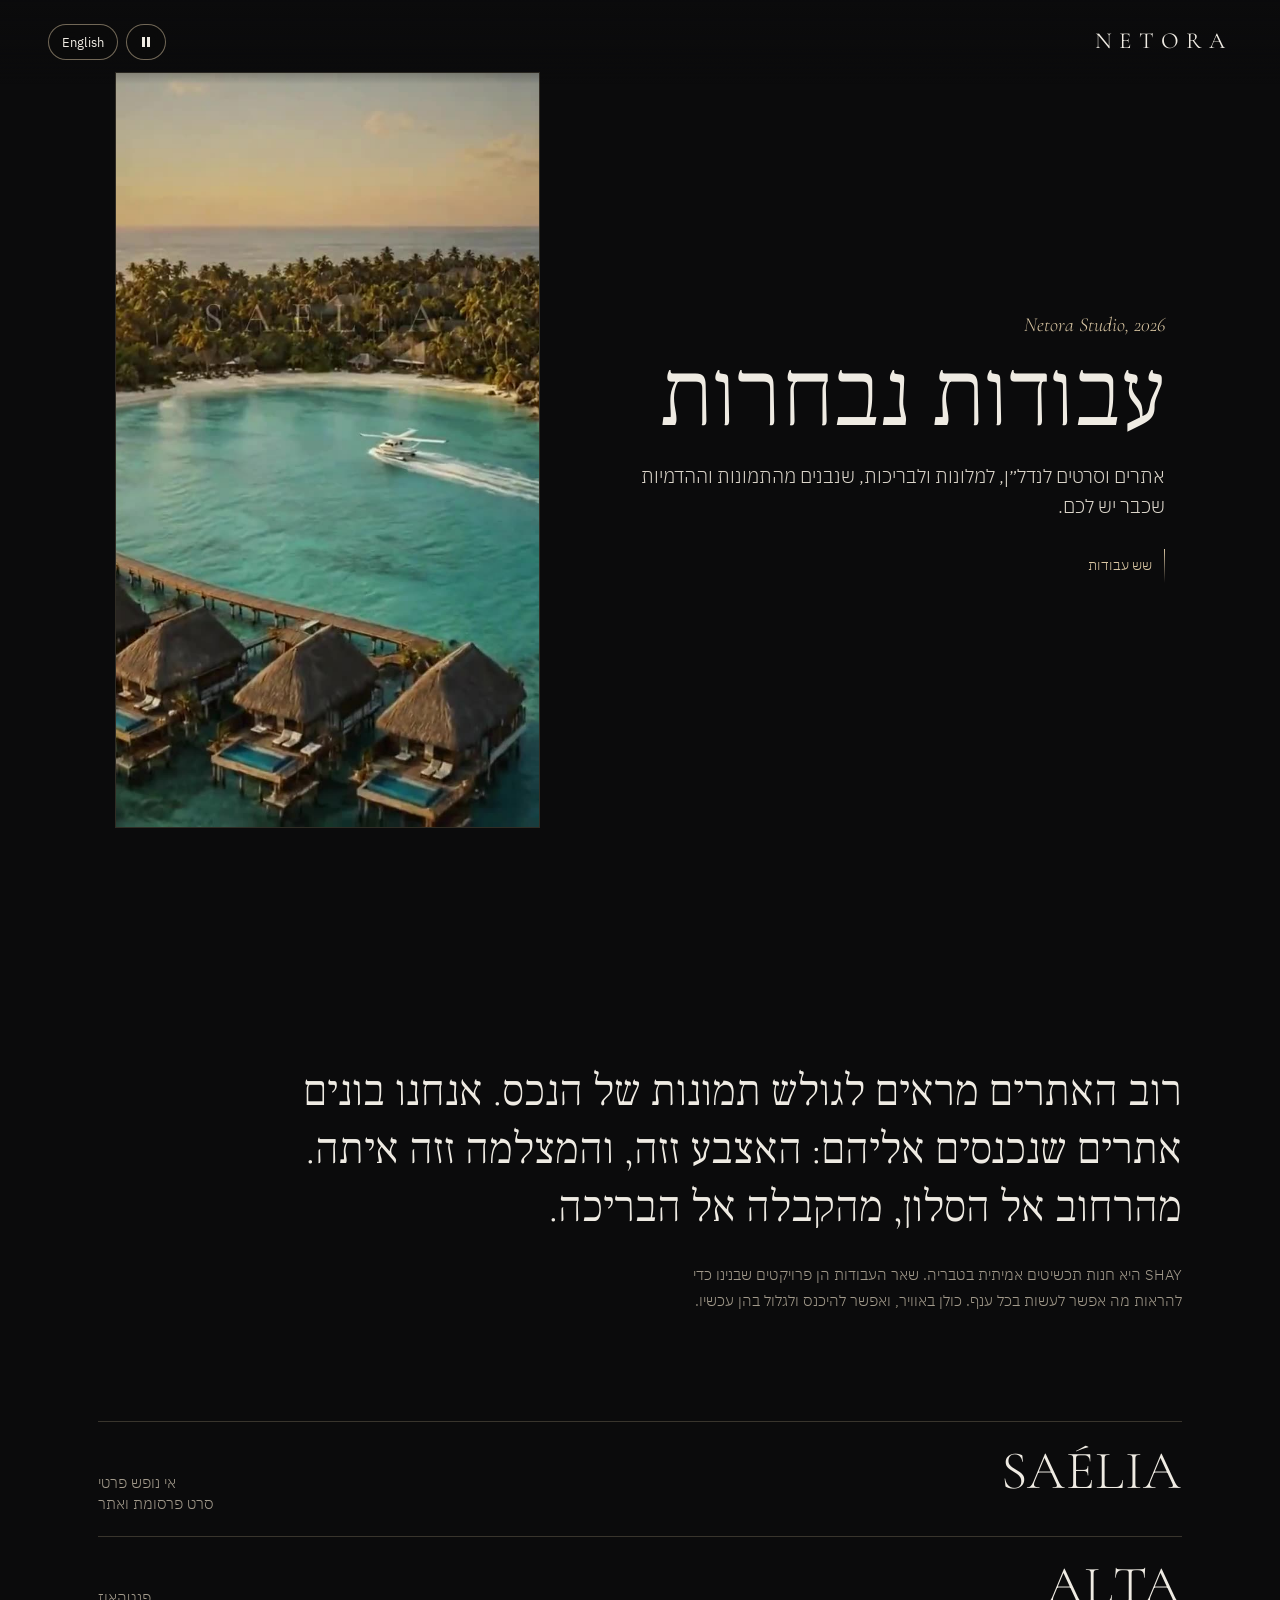
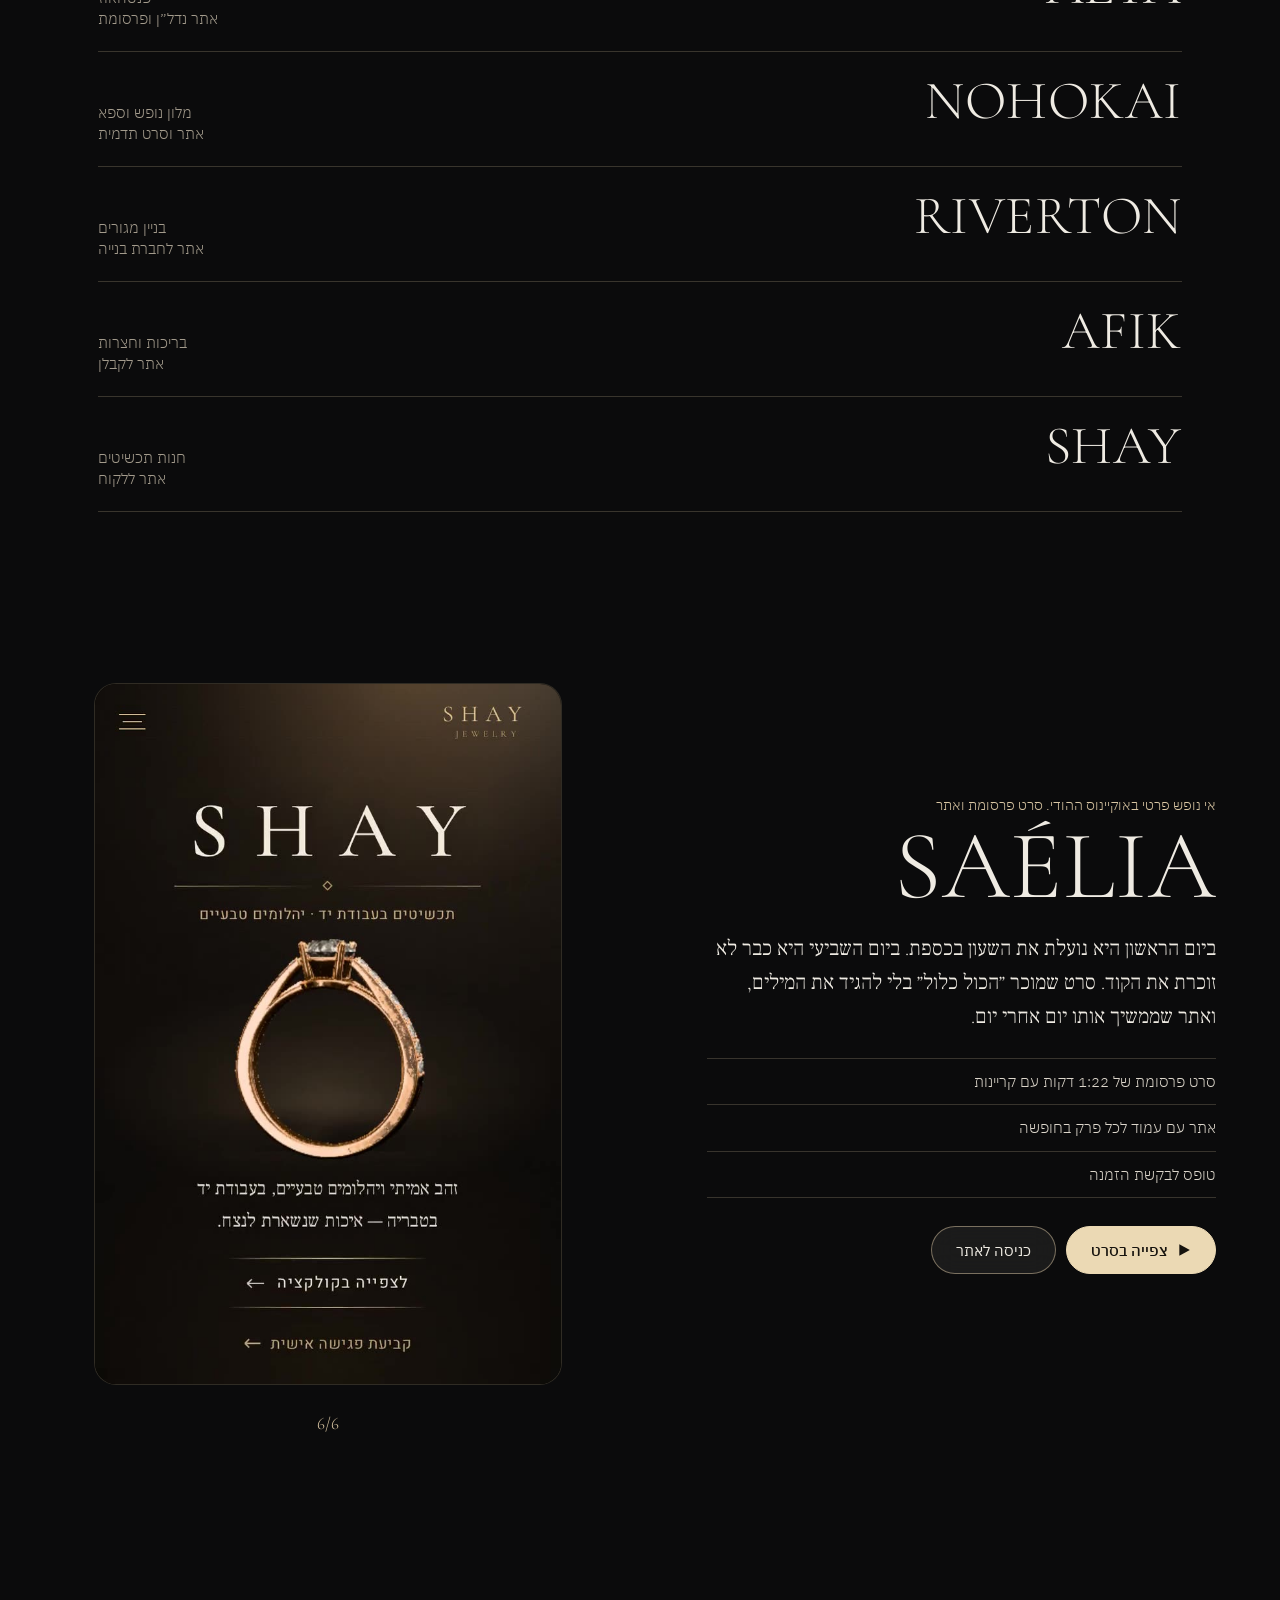
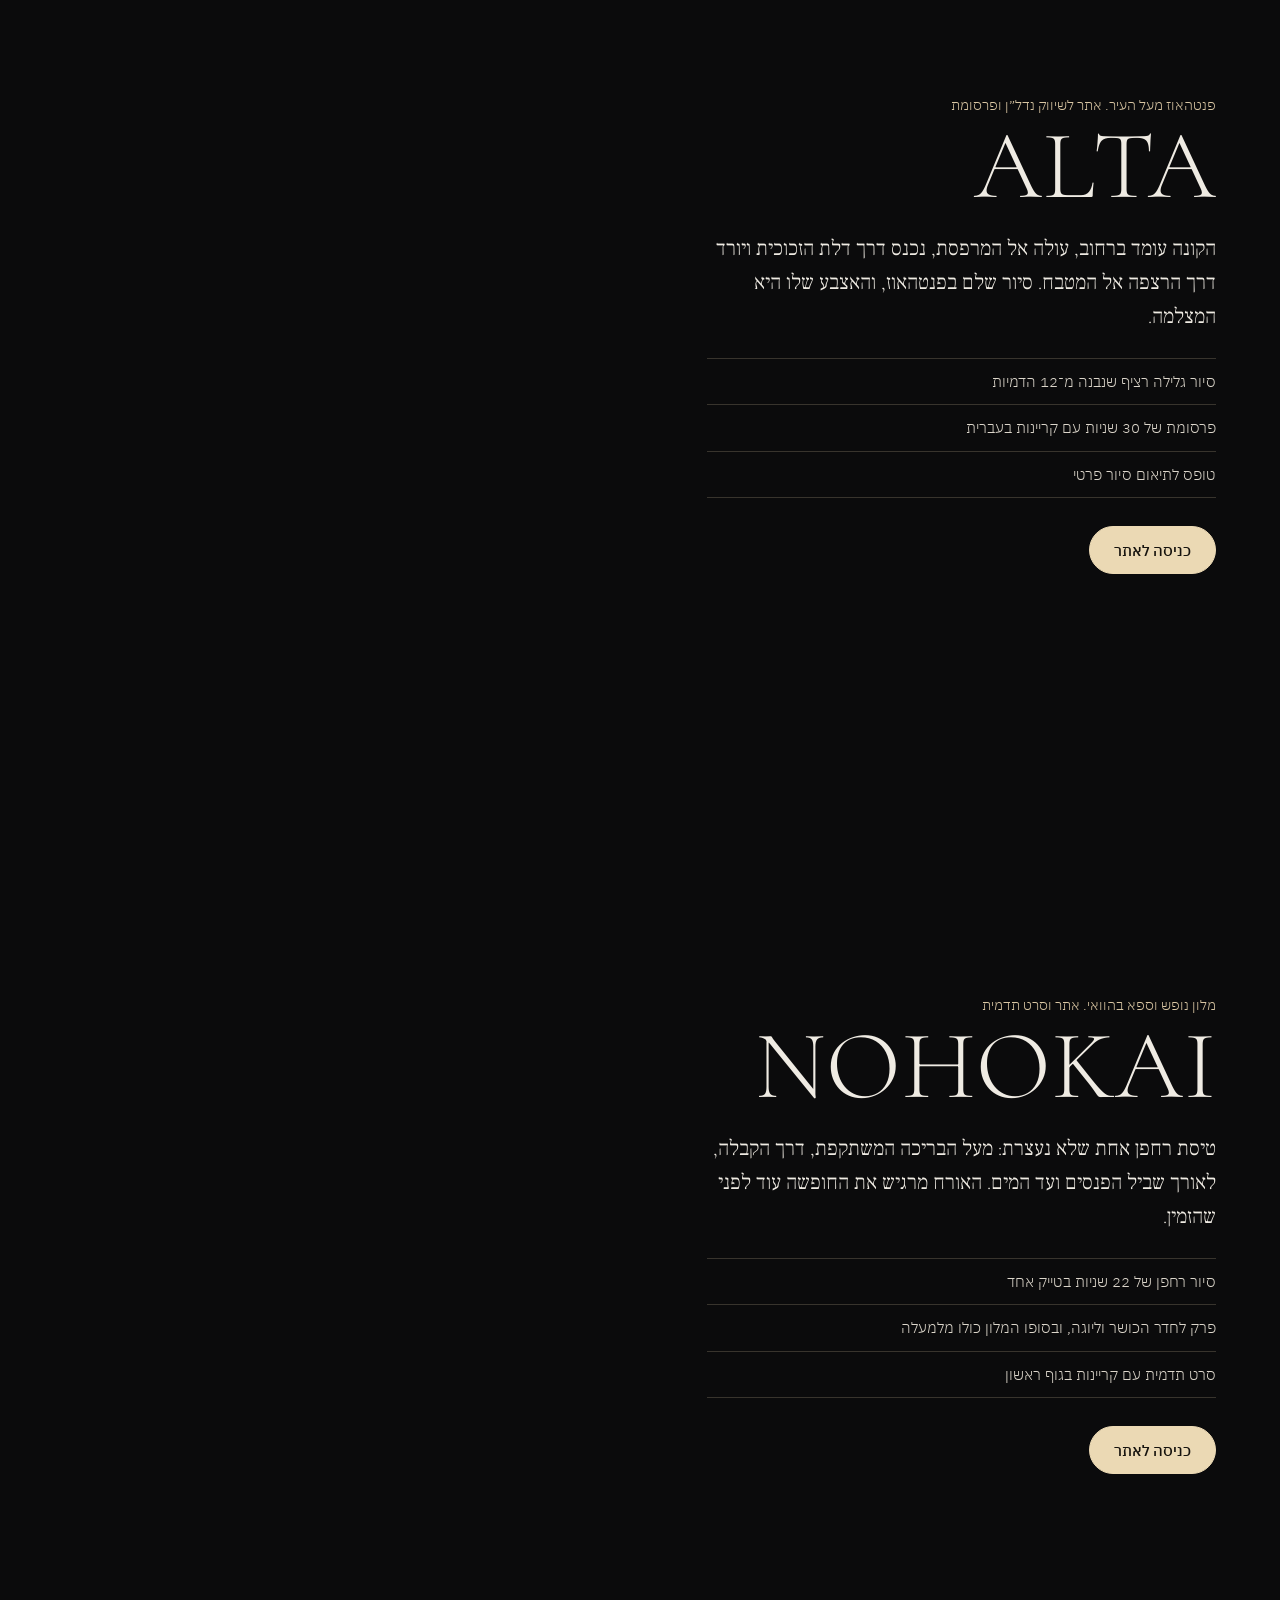
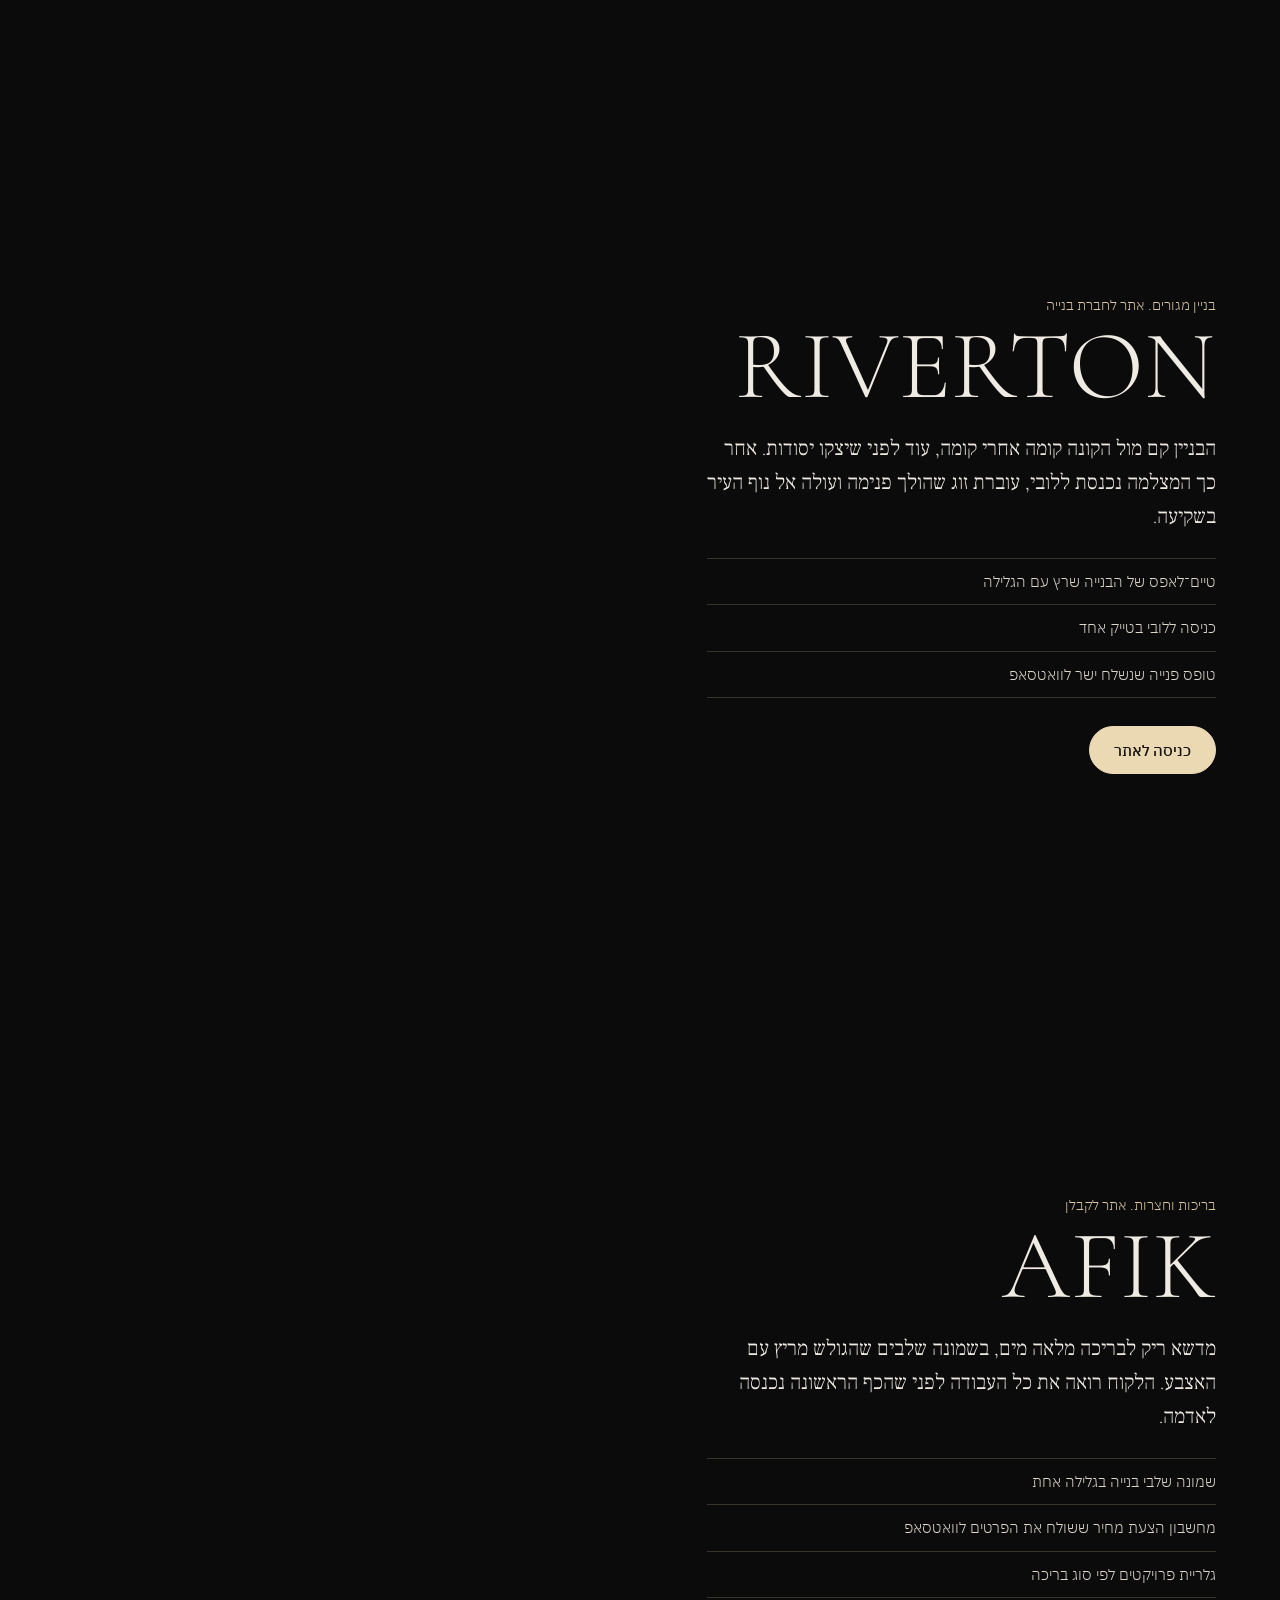
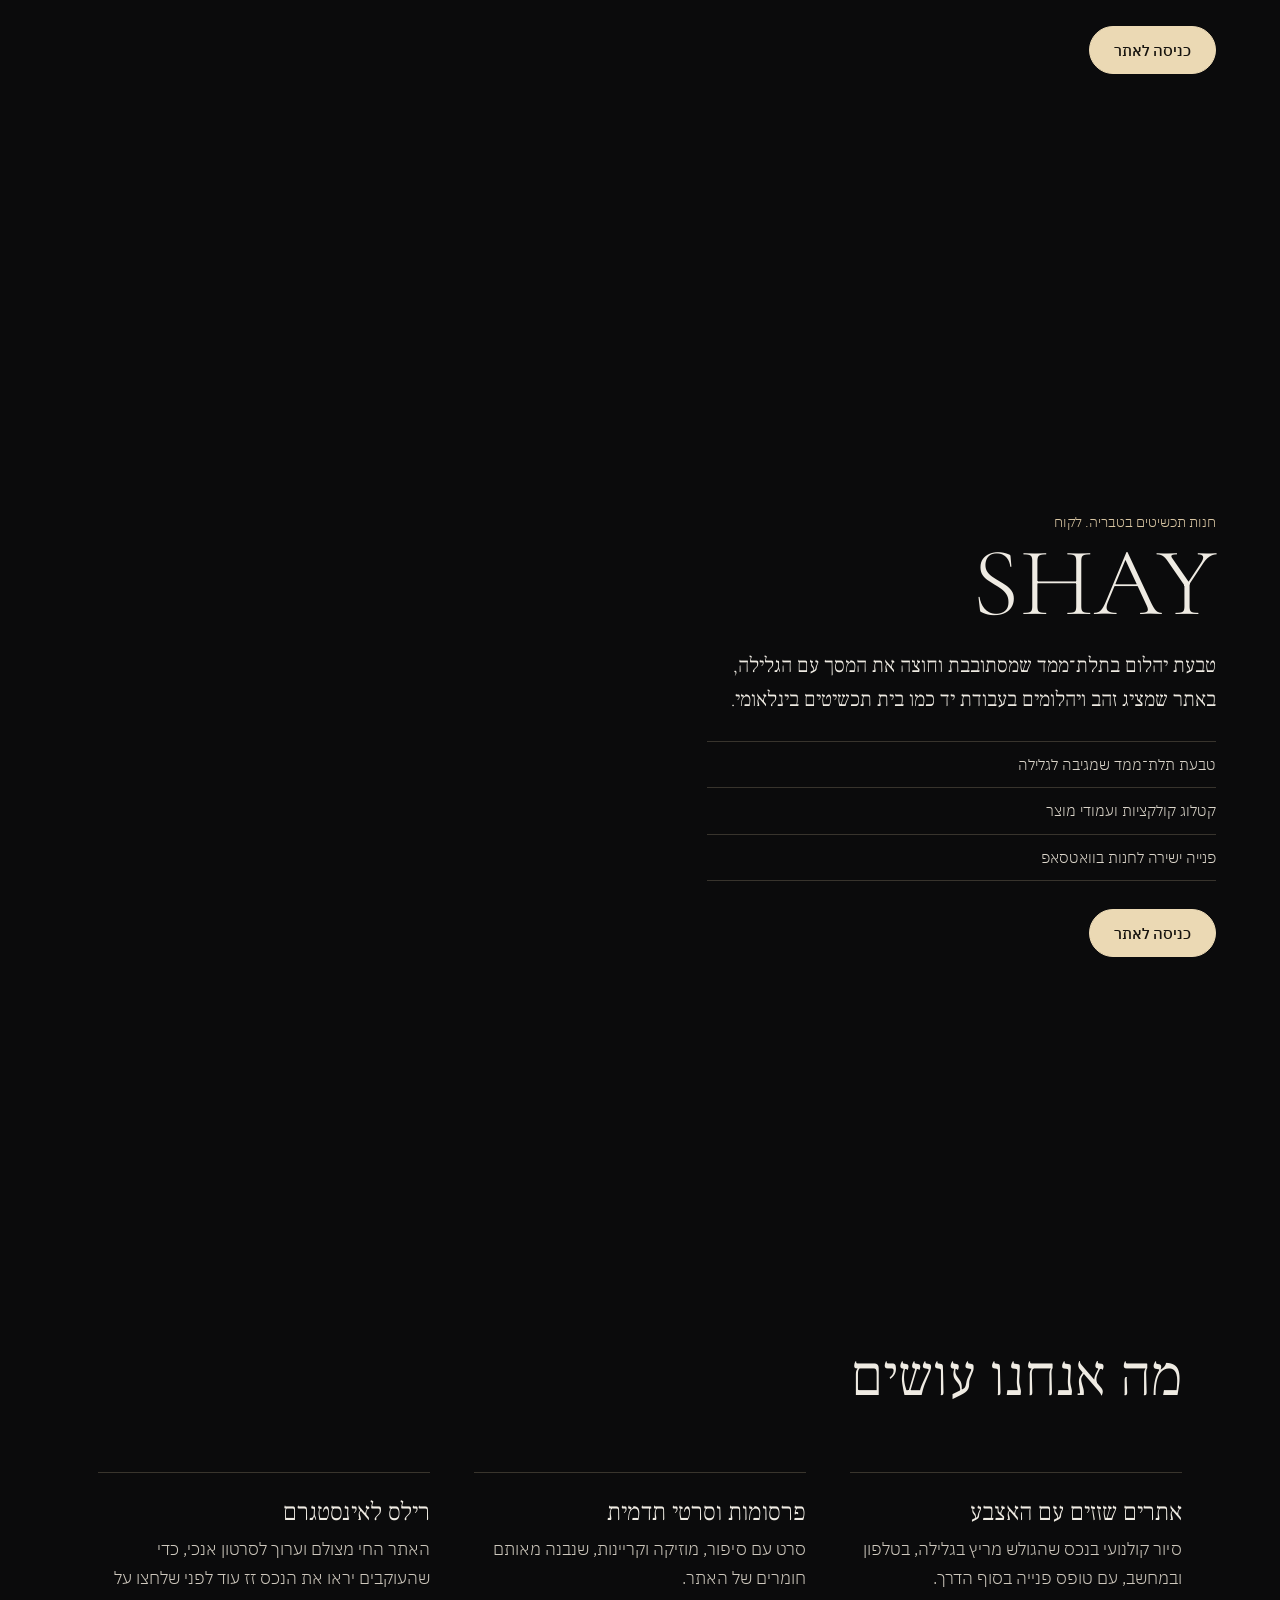
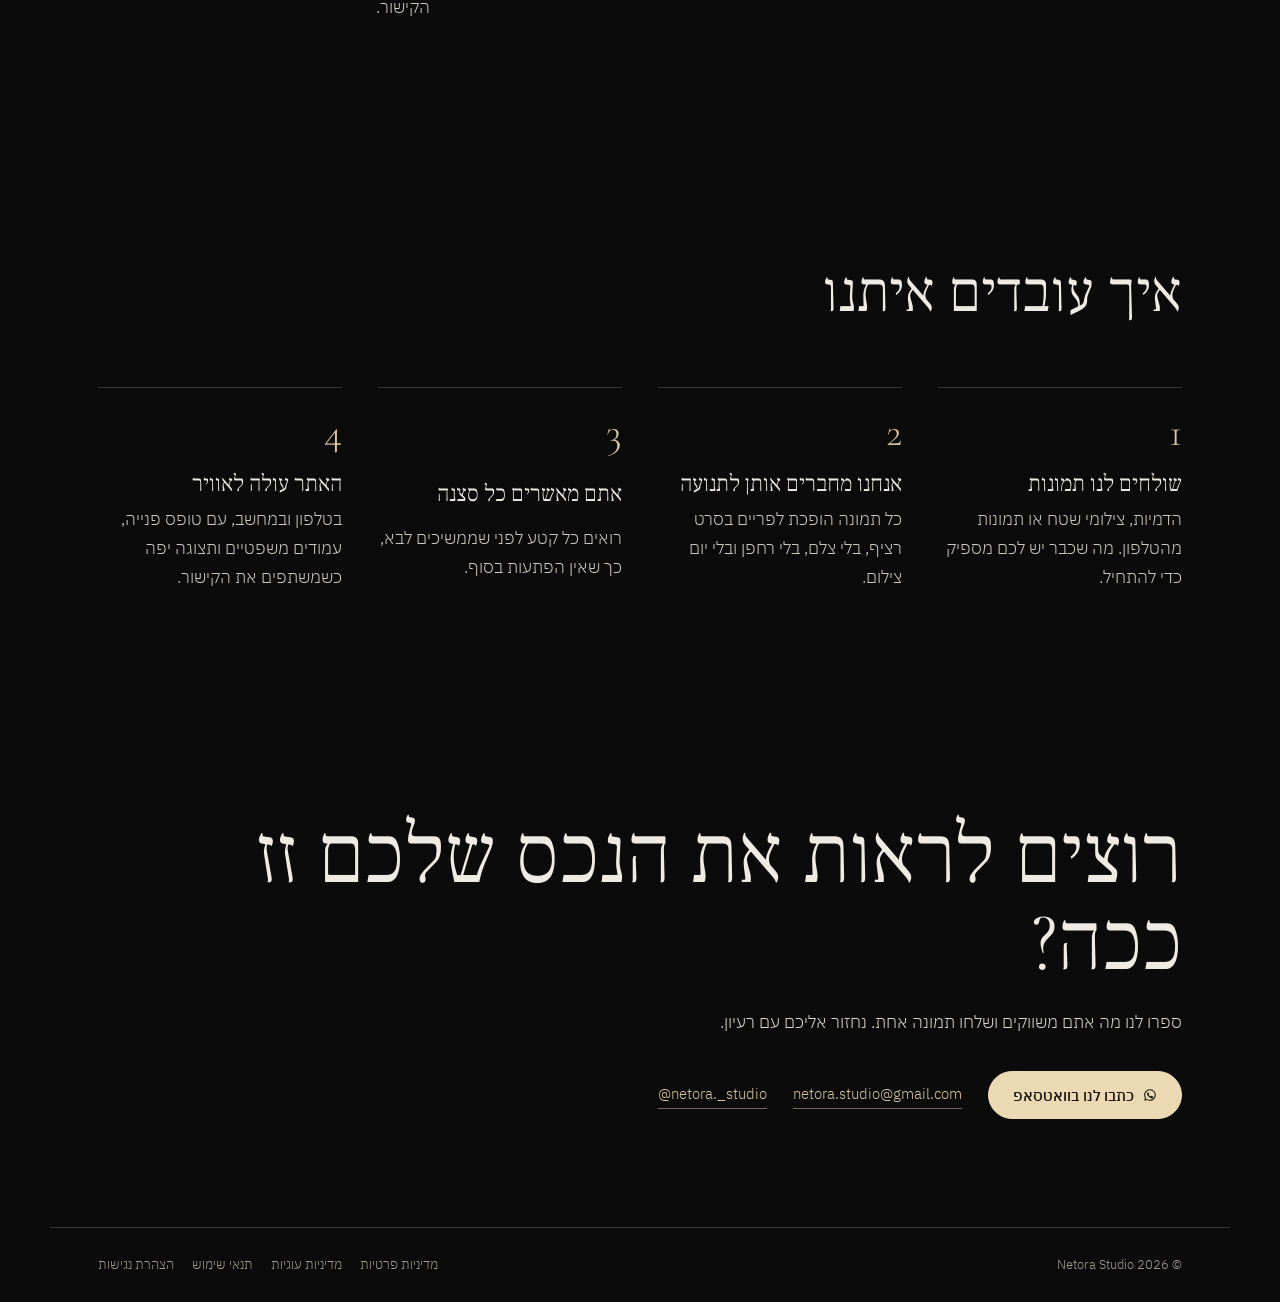
==== portfolio/index.html @ 2dbf9fcb "Add the Netora portfolio page at /portfolio A standalone portfolio to send to clients who ask for on" ====
<!doctype html>
<html lang="he" dir="rtl">
<head>
<meta charset="utf-8">
<meta name="viewport" content="width=device-width, initial-scale=1, viewport-fit=cover">
<title>Netora Studio | תיק עבודות</title>
<meta name="description" content="תיק העבודות של Netora Studio: אתרים וסרטים לנדל״ן, למלונות ולבריכות, שנבנים מהתמונות שכבר יש לכם.">
<meta name="theme-color" content="#0B0B0C">
<meta property="og:type" content="website">
<meta property="og:site_name" content="Netora Studio">
<meta property="og:title" content="Netora Studio | תיק עבודות 2026">
<meta property="og:description" content="אתרים וסרטים לנדל״ן, למלונות ולבריכות. שש עבודות, כולן באוויר.">
<meta property="og:image" content="https://noamel1407-oss.github.io/netora-landing/portfolio/share.jpg">
<meta property="og:image:width" content="1200">
<meta property="og:image:height" content="630">
<meta property="og:url" content="https://noamel1407-oss.github.io/netora-landing/portfolio/">
<meta name="twitter:card" content="summary_large_image">
<link rel="preload" href="media/reel.mp4" as="video" type="video/mp4">
<link rel="preload" href="fonts/cormorant-garamond-latin-300-normal.woff2" as="font" type="font/woff2" crossorigin>
<link rel="preload" href="fonts/frank-ruhl-libre-hebrew-300-normal.woff2" as="font" type="font/woff2" crossorigin>
<style>
@font-face{font-family:"NCorm";font-style:normal;font-weight:300;font-display:swap;src:url(fonts/cormorant-garamond-latin-300-normal.woff2) format("woff2");unicode-range:U+0000-00FF,U+0131,U+0152-0153,U+02BB-02BC,U+02C6,U+02DA,U+02DC,U+2000-206F,U+20AC,U+2122,U+2191,U+2193,U+2212,U+2215,U+FEFF,U+FFFD}
@font-face{font-family:"NCorm";font-style:italic;font-weight:300;font-display:swap;src:url(fonts/cormorant-garamond-latin-300-italic.woff2) format("woff2");unicode-range:U+0000-00FF,U+0131,U+0152-0153,U+2000-206F,U+20AC,U+2122,U+2212}
@font-face{font-family:"NCorm";font-style:normal;font-weight:400;font-display:swap;src:url(fonts/cormorant-garamond-latin-400-normal.woff2) format("woff2");unicode-range:U+0000-00FF,U+0131,U+0152-0153,U+2000-206F,U+20AC,U+2122,U+2212}
@font-face{font-family:"NFrank";font-style:normal;font-weight:300;font-display:swap;src:url(fonts/frank-ruhl-libre-hebrew-300-normal.woff2) format("woff2");unicode-range:U+0307-0308,U+0590-05FF,U+200C-2010,U+20AA,U+25CC,U+FB1D-FB4F}
@font-face{font-family:"NFrank";font-style:normal;font-weight:400;font-display:swap;src:url(fonts/frank-ruhl-libre-hebrew-400-normal.woff2) format("woff2");unicode-range:U+0307-0308,U+0590-05FF,U+200C-2010,U+20AA,U+25CC,U+FB1D-FB4F}
@font-face{font-family:"NPlex";font-style:normal;font-weight:300;font-display:swap;src:url(fonts/ibm-plex-sans-hebrew-hebrew-300-normal.woff2) format("woff2");unicode-range:U+0307-0308,U+0590-05FF,U+200C-2010,U+20AA,U+25CC,U+FB1D-FB4F}
@font-face{font-family:"NPlex";font-style:normal;font-weight:400;font-display:swap;src:url(fonts/ibm-plex-sans-hebrew-hebrew-400-normal.woff2) format("woff2");unicode-range:U+0307-0308,U+0590-05FF,U+200C-2010,U+20AA,U+25CC,U+FB1D-FB4F}
@font-face{font-family:"NPlex";font-style:normal;font-weight:500;font-display:swap;src:url(fonts/ibm-plex-sans-hebrew-hebrew-500-normal.woff2) format("woff2");unicode-range:U+0307-0308,U+0590-05FF,U+200C-2010,U+20AA,U+25CC,U+FB1D-FB4F}
@font-face{font-family:"NPlex";font-style:normal;font-weight:300;font-display:swap;src:url(fonts/ibm-plex-sans-hebrew-latin-300-normal.woff2) format("woff2");unicode-range:U+0000-00FF,U+0131,U+0152-0153,U+02BB-02BC,U+02C6,U+02DA,U+02DC,U+2000-206F,U+20AC,U+2122,U+2191,U+2193,U+2212,U+2215,U+FEFF,U+FFFD}
@font-face{font-family:"NPlex";font-style:normal;font-weight:400;font-display:swap;src:url(fonts/ibm-plex-sans-hebrew-latin-400-normal.woff2) format("woff2");unicode-range:U+0000-00FF,U+0131,U+0152-0153,U+02BB-02BC,U+02C6,U+02DA,U+02DC,U+2000-206F,U+20AC,U+2122,U+2191,U+2193,U+2212,U+2215,U+FEFF,U+FFFD}
@font-face{font-family:"NPlex";font-style:normal;font-weight:500;font-display:swap;src:url(fonts/ibm-plex-sans-hebrew-latin-500-normal.woff2) format("woff2");unicode-range:U+0000-00FF,U+0131,U+0152-0153,U+02BB-02BC,U+02C6,U+02DA,U+02DC,U+2000-206F,U+20AC,U+2122,U+2191,U+2193,U+2212,U+2215,U+FEFF,U+FFFD}

:root{
  --bg:#0B0B0C; --raise:#141311; --ink:#EFEBE3; --muted:#A39B8C; --champ:#D9C6A3; --champ-lit:#EBD9B4;
  --line:rgba(217,198,163,.22); --line-strong:rgba(217,198,163,.5); --on-lit:#16130E;
  --serif:"NCorm","NFrank",Georgia,serif; --sans:"NPlex",system-ui,-apple-system,"Segoe UI",sans-serif;
  --gut:22px; --hdr:64px;
  color-scheme:dark;
}
*,*::before,*::after{box-sizing:border-box}
html{scroll-behavior:smooth;-webkit-text-size-adjust:100%}
body{margin:0;background:var(--bg);color:var(--ink);font-family:var(--sans);font-weight:300;font-size:16px;line-height:1.7;
  -webkit-font-smoothing:antialiased;overflow-x:hidden}
img,video{display:block;max-width:100%}
a{color:inherit}
:focus-visible{outline:2px solid var(--champ-lit);outline-offset:3px;border-radius:2px}
.sr{position:absolute!important;width:1px;height:1px;overflow:hidden;clip:rect(0 0 0 0);white-space:nowrap}
.skip{position:fixed;inset-inline-start:12px;top:-80px;z-index:50;background:var(--ink);color:var(--bg);padding:10px 16px;border-radius:4px;text-decoration:none}
.skip:focus{top:12px}
/* language switch: only the active language is rendered */
html[lang="he"] [lang="en"]:not(html), html[lang="en"] [lang="he"]:not(html){display:none!important}
bdi{unicode-bidi:isolate}

/* header */
.top{position:fixed;inset:0 0 auto 0;z-index:30;height:var(--hdr);display:flex;align-items:center;justify-content:space-between;
  padding:0 var(--gut);padding-top:env(safe-area-inset-top);pointer-events:none;
  background:linear-gradient(to bottom,rgba(11,11,12,.92) 0%,rgba(11,11,12,.7) 55%,rgba(11,11,12,0) 100%)}
.top>*{pointer-events:auto}
.mark{font-family:"NCorm",serif;font-weight:400;font-size:21px;letter-spacing:.32em;text-decoration:none;color:var(--ink);padding-inline-start:.32em}
html[dir="rtl"] .mark{padding-inline-start:0;padding-inline-end:.32em}
.tools{display:flex;gap:8px}
.chip{appearance:none;border:1px solid var(--line-strong);background:rgba(11,11,12,.38);-webkit-backdrop-filter:blur(10px);backdrop-filter:blur(10px);
  color:var(--ink);font:400 13px/1 var(--sans);height:36px;min-width:36px;padding:0 13px;border-radius:18px;cursor:pointer;display:inline-flex;align-items:center;justify-content:center;gap:7px;text-decoration:none}
.chip:hover{border-color:var(--champ)}
.chip svg{width:12px;height:12px;fill:currentColor}
.chip .play{display:none}
.chip[aria-pressed="true"] .pause{display:none}
.chip[aria-pressed="true"] .play{display:block}

/* cover */
.cover{position:relative;min-height:100svh;display:flex;align-items:flex-end;overflow:hidden;isolation:isolate}
.cover .reel{position:absolute;inset:0;z-index:-2;background:#000}
.cover .reel video{width:100%;height:100%;object-fit:cover}
.cover::after{content:"";position:absolute;inset:0;z-index:-1;
  background:linear-gradient(to top,rgba(11,11,12,.96) 0%,rgba(11,11,12,.72) 30%,rgba(11,11,12,0) 60%),linear-gradient(to bottom,rgba(11,11,12,.6),rgba(11,11,12,0) 22%)}
.cover-text{padding:0 var(--gut) calc(9svh + env(safe-area-inset-bottom));width:100%}
.year{font-family:"NCorm",serif;font-style:italic;font-size:20px;color:var(--champ);margin:0 0 6px}
.cover h1{font-family:var(--serif);font-weight:300;font-size:clamp(46px,13.4vw,64px);line-height:1;margin:0 0 18px;letter-spacing:-.005em}
html[lang="en"] .cover h1{letter-spacing:-.01em}
.lede{font-size:17px;line-height:1.6;max-width:30em;margin:0 0 28px;color:#DCD6CB}
.cue{display:inline-flex;align-items:center;gap:12px;color:var(--champ);font-size:14px;text-decoration:none}
.cue i{display:block;width:1px;height:34px;background:linear-gradient(var(--champ),transparent)}

/* intro + index */
.intro{padding:13svh var(--gut) 8svh;max-width:1180px;margin:0 auto}
.pov{font-family:var(--serif);font-weight:300;font-size:clamp(25px,6.6vw,44px);line-height:1.32;margin:0 0 26px;max-width:22em}
html[lang="en"] .pov{font-size:clamp(28px,7.2vw,50px);line-height:1.18}
.note{color:var(--muted);font-size:15px;max-width:36em;margin:0 0 9svh}
.index{list-style:none;margin:0;padding:0;border-top:1px solid var(--line)}
.index li{border-bottom:1px solid var(--line)}
.index a{display:flex;align-items:baseline;justify-content:space-between;gap:16px;padding:18px 0;text-decoration:none}
.index .nm{font-family:"NCorm",serif;font-weight:300;font-size:clamp(32px,9vw,54px);line-height:1;letter-spacing:.01em}
.index .ty{color:var(--muted);font-size:14px;text-align:end;line-height:1.4}
.index a:hover .nm{color:var(--champ-lit)}

/* works — one stage, the frame takes the shape of each work */
.works{position:relative}
.stage-wrap{position:absolute;inset:0;z-index:0;pointer-events:none}
.stage{position:sticky;top:0;height:100svh;overflow:hidden}
.frame{position:absolute;left:0;width:100%;top:0;height:100%;background:#000;overflow:hidden;border-radius:0;
  transition:top .8s cubic-bezier(.7,0,.2,1),height .8s cubic-bezier(.7,0,.2,1),width .8s cubic-bezier(.7,0,.2,1),left .8s cubic-bezier(.7,0,.2,1),border-radius .8s}
.stage.is-film .frame{top:calc(var(--hdr) + 14px);height:56.25vw}
.stage{--sw:min(21svh,56vw)}
.stage.is-screen .frame{top:calc(var(--hdr) + 10px);width:var(--sw);height:calc(var(--sw) * 1.5);left:calc(50% - var(--sw) / 2);border-radius:16px;box-shadow:0 0 0 1px var(--line)}
.layer{position:absolute;inset:0;opacity:0;transition:opacity .7s ease}
.layer.is-on{opacity:1}
.layer video{width:100%;height:100%;object-fit:cover}
.shade{position:absolute;inset:0;background:linear-gradient(to top,rgba(11,11,12,.97) 0%,rgba(11,11,12,.92) 50%,rgba(11,11,12,.66) 68%,rgba(11,11,12,0) 88%),linear-gradient(to bottom,rgba(11,11,12,.55),rgba(11,11,12,0) 20%);transition:opacity .6s}
.stage.is-film .shade,.stage.is-screen .shade{opacity:0}
.count{position:absolute;inset-inline-end:var(--gut);top:calc(var(--hdr) + 6px);font-family:"NCorm",serif;font-size:17px;color:var(--champ);direction:ltr;transition:top .8s cubic-bezier(.7,0,.2,1)}
.stage.is-film .count{top:calc(var(--hdr) + 26px + 56.25vw)}
.stage.is-screen .count{top:calc(var(--hdr) + 18px + var(--sw) * 1.5)}

.work{position:relative;z-index:1;min-height:165svh;display:flex;flex-direction:column;justify-content:flex-end;padding:0 var(--gut) 11svh;scroll-margin-top:0}
.work.sheet{padding-bottom:6svh}
.work.sheet .in{margin-inline:calc(var(--gut) * -1);padding:44px var(--gut) 0;background:linear-gradient(to bottom,rgba(11,11,12,0) 0,var(--bg) 30px)}
.work .ty{color:var(--champ-lit);font-size:14px;margin:0 0 4px;text-shadow:0 1px 12px rgba(0,0,0,.9)}
.work h2{text-shadow:0 2px 24px rgba(0,0,0,.5)}
.work h2{font-family:"NCorm",serif;font-weight:300;font-size:clamp(60px,18.5vw,84px);line-height:.92;margin:0 0 20px;letter-spacing:.005em}
.idea{font-family:var(--serif);font-weight:300;font-size:19px;line-height:1.62;margin:0 0 24px;max-width:31em}
html[lang="en"] .idea{font-size:21px;line-height:1.45}
.made{list-style:none;margin:0 0 28px;padding:0;max-width:30em;border-top:1px solid var(--line)}
.made li{padding:10px 0;border-bottom:1px solid var(--line);font-size:15px;color:#DCD6CB}
.acts{display:flex;flex-wrap:wrap;gap:10px}
.btn{display:inline-flex;align-items:center;justify-content:center;gap:9px;height:48px;padding:0 24px;border-radius:24px;font:400 15px/1 var(--sans);
  text-decoration:none;cursor:pointer;border:1px solid var(--line-strong);background:rgba(239,235,227,.07);color:var(--ink);
  -webkit-backdrop-filter:blur(12px);backdrop-filter:blur(12px);transition:background .25s,border-color .25s}
.btn:hover{background:rgba(239,235,227,.14);border-color:var(--champ)}
.btn.lit{background:var(--champ-lit);border-color:var(--champ-lit);color:var(--on-lit);font-weight:500}
.btn.lit:hover{background:#F6E7C6}
.btn svg{width:14px;height:14px;fill:currentColor;flex:none}

/* capabilities + process */
.band{padding:15svh var(--gut) 6svh;max-width:1180px;margin:0 auto}
.band h2{font-family:var(--serif);font-weight:300;font-size:clamp(34px,9vw,58px);line-height:1.08;margin:0 0 7svh;max-width:15em}
.caps{display:grid;gap:0;border-top:1px solid var(--line)}
.caps div{padding:24px 0;border-bottom:1px solid var(--line)}
.caps h3{font-family:var(--serif);font-weight:300;font-size:25px;line-height:1.2;margin:0 0 8px}
html[lang="en"] .caps h3{font-size:28px}
.caps p{margin:0;color:#CFC9BE;max-width:28em}
.steps{list-style:none;margin:0;padding:0;counter-reset:s}
.steps li{counter-increment:s;display:grid;grid-template-columns:52px 1fr;gap:6px 14px;padding:22px 0;border-bottom:1px solid var(--line)}
.steps li:first-child{border-top:1px solid var(--line)}
.steps li::before{content:counter(s);font-family:"NCorm",serif;font-size:40px;line-height:.9;color:var(--champ);grid-row:span 2}
.steps h3{margin:0;font-family:var(--serif);font-weight:300;font-size:23px;line-height:1.25}
html[lang="en"] .steps h3{font-size:26px}
.steps p{margin:0;color:#CFC9BE}

/* contact */
.contact{position:relative;padding:16svh var(--gut) 12svh;max-width:1180px;margin:0 auto}
.contact h2{font-family:var(--serif);font-weight:300;font-size:clamp(40px,11.5vw,84px);line-height:1.04;margin:0 0 22px;max-width:12em}
.contact p{font-size:17px;color:#DCD6CB;max-width:30em;margin:0 0 34px}
.reach{display:flex;flex-wrap:wrap;gap:12px 26px;align-items:center}
.reach .alt{color:var(--champ);text-decoration:none;font-size:15px;border-bottom:1px solid var(--line-strong);padding-bottom:2px;direction:ltr}
.reach .alt:hover{color:var(--champ-lit);border-color:var(--champ)}
footer{border-top:1px solid var(--line);padding:26px var(--gut) calc(26px + env(safe-area-inset-bottom));display:flex;flex-wrap:wrap;gap:10px 22px;justify-content:space-between;color:var(--muted);font-size:13px;max-width:1180px;margin:0 auto}
footer nav{display:flex;flex-wrap:wrap;gap:6px 18px}
footer a{text-decoration:none}
footer a:hover{color:var(--ink)}

/* film dialog */
dialog.film{padding:0;border:0;background:#000;color:var(--ink);width:min(100vw,1280px);max-width:100vw;max-height:100vh}
dialog.film::backdrop{background:rgba(5,5,6,.92)}
dialog.film video{width:100%;aspect-ratio:16/9;background:#000}
dialog.film .bar{display:flex;justify-content:space-between;align-items:center;padding:12px 16px;gap:12px;background:var(--bg)}
dialog.film .bar span{font-family:"NCorm",serif;font-size:19px}

/* ---------- desktop ---------- */
@media (min-width:1000px){
  :root{--gut:48px;--hdr:84px}
  body{font-size:17px}
  .mark{font-size:23px}
  .cover{align-items:center;min-height:100vh}
  .cover::after{display:none}
  .cover .reel{position:relative;inset:auto;z-index:0;order:2;flex:none;height:min(84vh,820px);aspect-ratio:9/16;margin-inline:auto 9vw;border:1px solid var(--line)}
  .cover-text{order:1;padding:0 9vw 0 0;width:auto;flex:1;max-width:640px}
  html[dir="ltr"] .cover-text{padding:0 0 0 9vw}
  html[dir="ltr"] .cover .reel{margin-inline:auto 9vw}
  .cover h1{font-size:clamp(72px,7.4vw,118px)}
  .lede{font-size:19px}
  .intro{padding-top:18vh}
  .note{margin-bottom:12vh}
  .index a{padding:22px 0}
  .index .ty{font-size:15px}

  .works{display:grid;grid-template-columns:minmax(0,1fr) minmax(0,1.05fr);grid-auto-rows:auto}
  .stage-wrap{position:relative;inset:auto;grid-column:2;grid-row:1 / span 6}
  .stage{height:100vh}
  .work{grid-column:1;min-height:100vh;justify-content:center;padding:12vh 5vw 12vh 4vw}
  html[dir="ltr"] .work{padding:12vh 4vw 12vh 5vw}
  .work h2{font-size:clamp(76px,7.6vw,128px)}
  .work.sheet{padding-bottom:12vh}
  .work.sheet .in{margin:0;padding:0;background:none}
  .idea{font-size:21px}
  html[lang="en"] .idea{font-size:23px}
  .frame{inset:auto;top:50%;left:50%;transform:translate(-50%,-50%);height:min(78vh,860px);width:calc(min(78vh,860px) * 2 / 3);border:1px solid var(--line)}
  .stage.is-film .frame{top:50%;width:min(88%,1100px);height:calc(min(88%,1100px) * 9 / 16)}
  .stage.is-screen .frame{top:50%;left:50%;height:min(78vh,860px);width:calc(min(78vh,860px) * 2 / 3);border-radius:22px;box-shadow:none}
  .stage.is-screen .count{top:auto}
  .shade{display:none}
  .work .ty{color:var(--champ);text-shadow:none}
  .work h2{text-shadow:none}
  .count{top:auto;bottom:5vh;inset-inline-end:auto;left:50%;transform:translateX(-50%)}
  .stage.is-film .count{top:auto}

  .band{padding-top:18vh}
  .caps{grid-template-columns:repeat(3,1fr);gap:0 44px;border-top:0}
  .caps div{border-top:1px solid var(--line);border-bottom:0}
  .steps{display:grid;grid-template-columns:repeat(4,1fr);gap:0 36px}
  .steps li,.steps li:first-child{grid-template-columns:1fr;border-bottom:0;border-top:1px solid var(--line);padding-top:26px}
  .steps li::before{grid-row:auto;margin-bottom:14px}
}
@media (min-width:1000px) and (max-height:700px){ .work h2{font-size:clamp(64px,6vw,96px)} }

@media (prefers-reduced-motion:reduce){
  html{scroll-behavior:auto}
  .frame,.layer,.shade,.count{transition:none!important}
}
</style>
</head>
<body>
<a class="skip" href="#main"><span lang="he">דילוג לתוכן</span><span lang="en">Skip to content</span></a>

<header class="top">
  <a class="mark" href="#top" aria-label="Netora Studio">NETORA</a>
  <div class="tools">
    <button class="chip" id="motion" type="button" aria-pressed="false">
      <svg class="pause" viewBox="0 0 12 12" aria-hidden="true"><rect x="2" y="1" width="3" height="10"/><rect x="7" y="1" width="3" height="10"/></svg>
      <svg class="play" viewBox="0 0 12 12" aria-hidden="true"><path d="M2 1l9 5-9 5z"/></svg>
      <span class="sr"><span lang="he">עצירת הווידאו</span><span lang="en">Pause video</span></span>
    </button>
    <button class="chip" id="lang" type="button"><span lang="he">English</span><span lang="en">עברית</span></button>
  </div>
</header>

<main id="main">
  <section class="cover" id="top" aria-labelledby="t-cover">
    <div class="reel">
      <video id="reel" src="media/reel.mp4" poster="media/reel.jpg" muted playsinline loop preload="auto" aria-hidden="true"></video>
    </div>
    <div class="cover-text">
      <p class="year">Netora Studio, 2026</p>
      <h1 id="t-cover"><span lang="he">עבודות נבחרות</span><span lang="en">Selected work</span></h1>
      <p class="lede">
        <span lang="he">אתרים וסרטים לנדל״ן, למלונות ולבריכות, שנבנים מהתמונות וההדמיות שכבר יש לכם.</span>
        <span lang="en">Websites and films for real estate, hotels and pools, built from the photos and renders you already have.</span>
      </p>
      <a class="cue" href="#intro"><i aria-hidden="true"></i><span lang="he">שש עבודות</span><span lang="en">Six projects</span></a>
    </div>
  </section>

  <section class="intro" id="intro" aria-labelledby="t-intro">
    <h2 class="sr" id="t-intro"><span lang="he">על העבודות</span><span lang="en">About the work</span></h2>
    <p class="pov">
      <span lang="he">רוב האתרים מראים לגולש תמונות של הנכס. אנחנו בונים אתרים שנכנסים אליהם: האצבע זזה, והמצלמה זזה איתה. מהרחוב אל הסלון, מהקבלה אל הבריכה.</span>
      <span lang="en">Most websites show a property in pictures. We build websites you walk into: the finger moves and the camera moves with it, from the street to the living room, from the lobby to the pool.</span>
    </p>
    <p class="note">
      <span lang="he">SHAY היא חנות תכשיטים אמיתית בטבריה. שאר העבודות הן פרויקטים שבנינו כדי להראות מה אפשר לעשות בכל ענף. כולן באוויר, ואפשר להיכנס ולגלול בהן עכשיו.</span>
      <span lang="en">SHAY is a real jewellery store in Tiberias. The other projects are studio concepts we built to show what is possible in each industry. Every one of them is live, and you can scroll through it right now.</span>
    </p>
    <ol class="index" data-he-label="רשימת העבודות" data-en-label="List of projects">
      <li><a href="#saelia"><bdi class="nm">SAÉLIA</bdi><span class="ty"><span lang="he">אי נופש פרטי<br>סרט פרסומת ואתר</span><span lang="en">Private island resort<br>Commercial and website</span></span></a></li>
      <li><a href="#alta"><bdi class="nm">ALTA</bdi><span class="ty"><span lang="he">פנטהאוז<br>אתר נדל״ן ופרסומת</span><span lang="en">Penthouse<br>Real-estate website and ad</span></span></a></li>
      <li><a href="#nohokai"><bdi class="nm">NOHOKAI</bdi><span class="ty"><span lang="he">מלון נופש וספא<br>אתר וסרט תדמית</span><span lang="en">Resort and spa<br>Website and brand film</span></span></a></li>
      <li><a href="#riverton"><bdi class="nm">RIVERTON</bdi><span class="ty"><span lang="he">בניין מגורים<br>אתר לחברת בנייה</span><span lang="en">Residential building<br>Website for a developer</span></span></a></li>
      <li><a href="#afik"><bdi class="nm">AFIK</bdi><span class="ty"><span lang="he">בריכות וחצרות<br>אתר לקבלן</span><span lang="en">Pools and gardens<br>Website for a contractor</span></span></a></li>
      <li><a href="#shay"><bdi class="nm">SHAY</bdi><span class="ty"><span lang="he">חנות תכשיטים<br>אתר ללקוח</span><span lang="en">Jewellery store<br>Client website</span></span></a></li>
    </ol>
  </section>

  <section class="works" data-he-label="העבודות" data-en-label="The projects">
    <div class="stage-wrap" aria-hidden="true">
    <div class="stage" id="stage">
      <div class="frame">
        <div class="layer" data-kind="film"><video data-src="media/saelia.mp4" poster="media/saelia.jpg" muted playsinline loop preload="none"></video></div>
        <div class="layer" data-kind="site"><video data-src="media/alta.mp4" poster="media/alta.jpg" muted playsinline loop preload="none"></video></div>
        <div class="layer" data-kind="site"><video data-src="media/nohokai.mp4" poster="media/nohokai.jpg" muted playsinline loop preload="none"></video></div>
        <div class="layer" data-kind="site"><video data-src="media/riverton.mp4" poster="media/riverton.jpg" muted playsinline loop preload="none"></video></div>
        <div class="layer" data-kind="site"><video data-src="media/afik.mp4" poster="media/afik.jpg" muted playsinline loop preload="none"></video></div>
        <div class="layer" data-kind="screen"><video data-src="media/shay.mp4" poster="media/shay.jpg" muted playsinline loop preload="none"></video></div>
        <div class="shade"></div>
      </div>
      <div class="count" id="count">1/6</div>
    </div>
    </div>

    <article class="work sheet" id="saelia">
      <div class="in">
      <p class="ty"><span lang="he">אי נופש פרטי באוקיינוס ההודי. סרט פרסומת ואתר</span><span lang="en">Private island resort, Indian Ocean. Commercial and website</span></p>
      <h2><bdi>SAÉLIA</bdi></h2>
      <p class="idea">
        <span lang="he">ביום הראשון היא נועלת את השעון בכספת. ביום השביעי היא כבר לא זוכרת את הקוד. סרט שמוכר ״הכול כלול״ בלי להגיד את המילים, ואתר שממשיך אותו יום אחרי יום.</span>
        <span lang="en">On the first day she locks her watch in the safe. By the seventh she can't remember the code. A film that sells “all inclusive” without ever saying it, and a website that carries the story on, day by day.</span>
      </p>
      <ul class="made">
        <li><span lang="he">סרט פרסומת של 1:22 דקות עם קריינות</span><span lang="en">A 1:22 commercial with narration</span></li>
        <li><span lang="he">אתר עם עמוד לכל פרק בחופשה</span><span lang="en">A website with a page for every chapter of the stay</span></li>
        <li><span lang="he">טופס לבקשת הזמנה</span><span lang="en">A booking request form</span></li>
      </ul>
      <div class="acts">
        <button class="btn lit" type="button" data-film><svg viewBox="0 0 12 12" aria-hidden="true"><path d="M2 1l9 5-9 5z"/></svg><span lang="he">צפייה בסרט</span><span lang="en">Watch the film</span></button>
        <a class="btn" href="https://saelia.higgsfield.app/" target="_blank" rel="noopener"><span lang="he">כניסה לאתר</span><span lang="en">Visit the site</span><span class="sr"><span lang="he">(נפתח בלשונית חדשה)</span><span lang="en">(opens in a new tab)</span></span></a>
      </div>
      </div>
    </article>

    <article class="work" id="alta">
      <p class="ty"><span lang="he">פנטהאוז מעל העיר. אתר לשיווק נדל״ן ופרסומת</span><span lang="en">Penthouse above the city. Real-estate website and ad</span></p>
      <h2><bdi>ALTA</bdi></h2>
      <p class="idea">
        <span lang="he">הקונה עומד ברחוב, עולה אל המרפסת, נכנס דרך דלת הזכוכית ויורד דרך הרצפה אל המטבח. סיור שלם בפנטהאוז, והאצבע שלו היא המצלמה.</span>
        <span lang="en">The buyer stands on the street, rises to the terrace, steps in through the glass door and drops through the floor into the kitchen. A full tour of the penthouse, with their finger as the camera.</span>
      </p>
      <ul class="made">
        <li><span lang="he">סיור גלילה רציף שנבנה מ־12 הדמיות</span><span lang="en">A continuous scroll tour built from 12 renders</span></li>
        <li><span lang="he">פרסומת של 30 שניות עם קריינות בעברית</span><span lang="en">A 30-second ad with Hebrew narration</span></li>
        <li><span lang="he">טופס לתיאום סיור פרטי</span><span lang="en">A private viewing request form</span></li>
      </ul>
      <div class="acts">
        <a class="btn lit" href="https://noamel1407-oss.github.io/real-estate-mockap/" target="_blank" rel="noopener"><span lang="he">כניסה לאתר</span><span lang="en">Visit the site</span><span class="sr"><span lang="he">(נפתח בלשונית חדשה)</span><span lang="en">(opens in a new tab)</span></span></a>
      </div>
    </article>

    <article class="work" id="nohokai">
      <p class="ty"><span lang="he">מלון נופש וספא בהוואי. אתר וסרט תדמית</span><span lang="en">Resort and spa, Hawaiʻi. Website and brand film</span></p>
      <h2><bdi>NOHOKAI</bdi></h2>
      <p class="idea">
        <span lang="he">טיסת רחפן אחת שלא נעצרת: מעל הבריכה המשתקפת, דרך הקבלה, לאורך שביל הפנסים ועד המים. האורח מרגיש את החופשה עוד לפני שהזמין.</span>
        <span lang="en">One drone flight that never cuts: over the reflecting pond, through the lobby, along the lantern path and down to the water. Guests feel the holiday before they book it.</span>
      </p>
      <ul class="made">
        <li><span lang="he">סיור רחפן של 22 שניות בטייק אחד</span><span lang="en">A 22-second drone tour in a single take</span></li>
        <li><span lang="he">פרק לחדר הכושר וליוגה, ובסופו המלון כולו מלמעלה</span><span lang="en">A gym and yoga chapter that ends on the whole resort from above</span></li>
        <li><span lang="he">סרט תדמית עם קריינות בגוף ראשון</span><span lang="en">A brand film narrated in the first person</span></li>
      </ul>
      <div class="acts">
        <a class="btn lit" href="https://noamel1407-oss.github.io/hawaii-resort/" target="_blank" rel="noopener"><span lang="he">כניסה לאתר</span><span lang="en">Visit the site</span><span class="sr"><span lang="he">(נפתח בלשונית חדשה)</span><span lang="en">(opens in a new tab)</span></span></a>
      </div>
    </article>

    <article class="work" id="riverton">
      <p class="ty"><span lang="he">בניין מגורים. אתר לחברת בנייה</span><span lang="en">Residential building. Website for a developer</span></p>
      <h2><bdi>RIVERTON</bdi></h2>
      <p class="idea">
        <span lang="he">הבניין קם מול הקונה קומה אחרי קומה, עוד לפני שיצקו יסודות. אחר כך המצלמה נכנסת ללובי, עוברת זוג שהולך פנימה ועולה אל נוף העיר בשקיעה.</span>
        <span lang="en">The building rises in front of the buyer, floor by floor, before the foundations are even poured. Then the camera enters the lobby, passes a couple walking in and rises to the city at sunset.</span>
      </p>
      <ul class="made">
        <li><span lang="he">טיים־לאפס של הבנייה שרץ עם הגלילה</span><span lang="en">A construction time-lapse that runs with the scroll</span></li>
        <li><span lang="he">כניסה ללובי בטייק אחד</span><span lang="en">A single-take walk into the lobby</span></li>
        <li><span lang="he">טופס פנייה שנשלח ישר לוואטסאפ</span><span lang="en">An enquiry form that goes straight to WhatsApp</span></li>
      </ul>
      <div class="acts">
        <a class="btn lit" href="https://noamel1407-oss.github.io/riverton/" target="_blank" rel="noopener"><span lang="he">כניסה לאתר</span><span lang="en">Visit the site</span><span class="sr"><span lang="he">(נפתח בלשונית חדשה)</span><span lang="en">(opens in a new tab)</span></span></a>
      </div>
    </article>

    <article class="work" id="afik">
      <p class="ty"><span lang="he">בריכות וחצרות. אתר לקבלן</span><span lang="en">Pools and gardens. Website for a contractor</span></p>
      <h2><bdi>AFIK</bdi></h2>
      <p class="idea">
        <span lang="he">מדשא ריק לבריכה מלאה מים, בשמונה שלבים שהגולש מריץ עם האצבע. הלקוח רואה את כל העבודה לפני שהכף הראשונה נכנסה לאדמה.</span>
        <span lang="en">From an empty lawn to a full pool in eight stages the visitor plays with a finger. The client sees the whole job before the first shovel goes in.</span>
      </p>
      <ul class="made">
        <li><span lang="he">שמונה שלבי בנייה בגלילה אחת</span><span lang="en">Eight build stages in a single scroll</span></li>
        <li><span lang="he">מחשבון הצעת מחיר ששולח את הפרטים לוואטסאפ</span><span lang="en">A price estimator that sends the details to WhatsApp</span></li>
        <li><span lang="he">גלריית פרויקטים לפי סוג בריכה</span><span lang="en">A project gallery sorted by pool type</span></li>
      </ul>
      <div class="acts">
        <a class="btn lit" href="https://noamel1407-oss.github.io/afik/" target="_blank" rel="noopener"><span lang="he">כניסה לאתר</span><span lang="en">Visit the site</span><span class="sr"><span lang="he">(נפתח בלשונית חדשה)</span><span lang="en">(opens in a new tab)</span></span></a>
      </div>
    </article>

    <article class="work sheet" id="shay">
      <div class="in">
      <p class="ty"><span lang="he">חנות תכשיטים בטבריה. לקוח</span><span lang="en">Jewellery store, Tiberias. Client</span></p>
      <h2><bdi>SHAY</bdi></h2>
      <p class="idea">
        <span lang="he">טבעת יהלום בתלת־ממד שמסתובבת וחוצה את המסך עם הגלילה, באתר שמציג זהב ויהלומים בעבודת יד כמו בית תכשיטים בינלאומי.</span>
        <span lang="en">A 3D diamond ring that turns and travels across the screen as you scroll, on a site that presents handmade gold and diamonds like an international jewellery house.</span>
      </p>
      <ul class="made">
        <li><span lang="he">טבעת תלת־ממד שמגיבה לגלילה</span><span lang="en">A 3D ring that responds to the scroll</span></li>
        <li><span lang="he">קטלוג קולקציות ועמודי מוצר</span><span lang="en">Collection catalogue and product pages</span></li>
        <li><span lang="he">פנייה ישירה לחנות בוואטסאפ</span><span lang="en">Direct WhatsApp contact with the store</span></li>
      </ul>
      <div class="acts">
        <a class="btn lit" href="https://shaijewelry.site/" target="_blank" rel="noopener"><span lang="he">כניסה לאתר</span><span lang="en">Visit the site</span><span class="sr"><span lang="he">(נפתח בלשונית חדשה)</span><span lang="en">(opens in a new tab)</span></span></a>
      </div>
      </div>
    </article>
  </section>

  <section class="band" aria-labelledby="t-caps">
    <h2 id="t-caps"><span lang="he">מה אנחנו עושים</span><span lang="en">What we make</span></h2>
    <div class="caps">
      <div>
        <h3><span lang="he">אתרים שזזים עם האצבע</span><span lang="en">Websites that move with the finger</span></h3>
        <p><span lang="he">סיור קולנועי בנכס שהגולש מריץ בגלילה, בטלפון ובמחשב, עם טופס פנייה בסוף הדרך.</span><span lang="en">A cinematic tour of the property that visitors play by scrolling, on phone and desktop, with an enquiry form at the end of the walk.</span></p>
      </div>
      <div>
        <h3><span lang="he">פרסומות וסרטי תדמית</span><span lang="en">Commercials and brand films</span></h3>
        <p><span lang="he">סרט עם סיפור, מוזיקה וקריינות, שנבנה מאותם חומרים של האתר.</span><span lang="en">A film with a story, music and narration, made from the same material as the website.</span></p>
      </div>
      <div>
        <h3><span lang="he">רילס לאינסטגרם</span><span lang="en">Instagram reels</span></h3>
        <p><span lang="he">האתר החי מצולם וערוך לסרטון אנכי, כדי שהעוקבים יראו את הנכס זז עוד לפני שלחצו על הקישור.</span><span lang="en">The live site, filmed and cut into a vertical video, so followers see the property move before they even tap the link.</span></p>
      </div>
    </div>
  </section>

  <section class="band" aria-labelledby="t-steps">
    <h2 id="t-steps"><span lang="he">איך עובדים איתנו</span><span lang="en">How we work</span></h2>
    <ol class="steps">
      <li><h3><span lang="he">שולחים לנו תמונות</span><span lang="en">You send us pictures</span></h3><p><span lang="he">הדמיות, צילומי שטח או תמונות מהטלפון. מה שכבר יש לכם מספיק כדי להתחיל.</span><span lang="en">Renders, site photos or pictures from your phone. What you already have is enough to start.</span></p></li>
      <li><h3><span lang="he">אנחנו מחברים אותן לתנועה</span><span lang="en">We turn them into motion</span></h3><p><span lang="he">כל תמונה הופכת לפריים בסרט רציף, בלי צלם, בלי רחפן ובלי יום צילום.</span><span lang="en">Every picture becomes a frame in one continuous film. No crew, no drone, no shoot day.</span></p></li>
      <li><h3><span lang="he">אתם מאשרים כל סצנה</span><span lang="en">You approve each scene</span></h3><p><span lang="he">רואים כל קטע לפני שממשיכים לבא, כך שאין הפתעות בסוף.</span><span lang="en">You see every part before we move on to the next, so there are no surprises at the end.</span></p></li>
      <li><h3><span lang="he">האתר עולה לאוויר</span><span lang="en">The site goes live</span></h3><p><span lang="he">בטלפון ובמחשב, עם טופס פנייה, עמודים משפטיים ותצוגה יפה כשמשתפים את הקישור.</span><span lang="en">On phone and desktop, with an enquiry form, legal pages and a proper preview when the link is shared.</span></p></li>
    </ol>
  </section>

  <section class="contact" id="contact" aria-labelledby="t-contact">
    <h2 id="t-contact"><span lang="he">רוצים לראות את הנכס שלכם זז ככה?</span><span lang="en">Want to see your property move like this?</span></h2>
    <p><span lang="he">ספרו לנו מה אתם משווקים ושלחו תמונה אחת. נחזור אליכם עם רעיון.</span><span lang="en">Tell us what you are marketing and send one picture. We'll come back to you with an idea.</span></p>
    <div class="reach">
      <a class="btn lit" id="wa" href="https://wa.me/972544500539" target="_blank" rel="noopener">
        <svg viewBox="0 0 24 24" aria-hidden="true"><path d="M12 2a10 10 0 0 0-8.6 15.1L2 22l5-1.3A10 10 0 1 0 12 2zm0 18.2a8.2 8.2 0 0 1-4.2-1.1l-.3-.2-3 .8.8-2.9-.2-.3A8.2 8.2 0 1 1 12 20.2zm4.5-6.1c-.2-.1-1.5-.7-1.7-.8-.2-.1-.4-.1-.6.1l-.8 1c-.1.2-.3.2-.5.1a6.7 6.7 0 0 1-3.3-2.9c-.2-.4.2-.4.7-1.3.1-.2 0-.3 0-.4l-.8-1.8c-.2-.5-.4-.4-.6-.4h-.5a1 1 0 0 0-.7.3 3 3 0 0 0-.9 2.2 5.2 5.2 0 0 0 1.1 2.8 11.9 11.9 0 0 0 4.6 4c1.7.7 2.4.8 3.2.7.5-.1 1.5-.6 1.7-1.2.2-.6.2-1.1.2-1.2-.1-.1-.3-.2-.5-.3z"/></svg>
        <span lang="he">כתבו לנו בוואטסאפ</span><span lang="en">Message us on WhatsApp</span>
      </a>
      <a class="alt" href="mailto:netora.studio@gmail.com">netora.studio@gmail.com</a>
      <a class="alt" href="https://www.instagram.com/netora._studio/" target="_blank" rel="noopener">@netora._studio</a>
    </div>
  </section>
</main>

<footer>
  <span>© 2026 Netora Studio</span>
  <nav data-he-label="מסמכים משפטיים" data-en-label="Legal">
    <a href="../privacy.html"><span lang="he">מדיניות פרטיות</span><span lang="en">Privacy policy</span></a>
    <a href="../cookies.html"><span lang="he">מדיניות עוגיות</span><span lang="en">Cookies</span></a>
    <a href="../terms.html"><span lang="he">תנאי שימוש</span><span lang="en">Terms of use</span></a>
    <a href="../accessibility.html"><span lang="he">הצהרת נגישות</span><span lang="en">Accessibility</span></a>
  </nav>
</footer>

<dialog class="film" id="film" aria-label="SAÉLIA">
  <div class="bar">
    <span><bdi>SAÉLIA</bdi></span>
    <button class="chip" type="button" data-close><span lang="he">סגירה</span><span lang="en">Close</span></button>
  </div>
  <video id="filmv" controls playsinline preload="none" poster="media/saelia.jpg"></video>
</dialog>

<script>
(function(){
  var FILM="https://d2ol7oe51mr4n9.cloudfront.net/user_3DipWZbOvcTwhdi7K6REOedZkQU/fde8d6b1-5f88-47e2-b19d-ac6fcc2e3ac7.mp4";
  var doc=document.documentElement;
  var T={he:{title:"Netora Studio | תיק עבודות",wa:"היי, ראיתי את תיק העבודות של נטורה ואשמח לשמוע עוד",pause:"עצירת הווידאו",play:"הפעלת הווידאו"},
         en:{title:"Netora Studio | Selected work",wa:"Hi, I saw the Netora portfolio and would like to hear more",pause:"Pause video",play:"Play video"}};

  /* language */
  function setLang(l,push){
    doc.lang=l; doc.dir=(l==="he")?"rtl":"ltr"; document.title=T[l].title;
    document.getElementById("wa").href="https://wa.me/972544500539?text="+encodeURIComponent(T[l].wa);
    document.querySelectorAll("[data-he-label]").forEach(function(el){ el.setAttribute("aria-label",el.getAttribute("data-"+l+"-label")); });
    if(push){ try{var u=new URL(location.href); if(l==="en")u.searchParams.set("lang","en"); else u.searchParams.delete("lang"); history.replaceState(null,"",u);}catch(e){} }
    sync();
  }
  var q=null; try{q=new URLSearchParams(location.search).get("lang");}catch(e){}
  document.getElementById("lang").addEventListener("click",function(){ setLang(doc.lang==="he"?"en":"he",true); });

  /* motion */
  var reduce=window.matchMedia&&matchMedia("(prefers-reduced-motion: reduce)").matches;
  var paused=reduce;
  var mBtn=document.getElementById("motion");
  var reel=document.getElementById("reel");
  function playV(v){ if(!v)return; var p=v.play(); if(p&&p.catch)p.catch(function(){}); }
  function sync(){
    mBtn.setAttribute("aria-pressed",paused?"true":"false");
    var s=mBtn.querySelector(".sr"); s.innerHTML='<span lang="'+doc.lang+'">'+(paused?T[doc.lang].play:T[doc.lang].pause)+'</span>';
  }
  mBtn.addEventListener("click",function(){ paused=!paused; sync(); applyPlayback(); });

  /* works stage */
  var stage=document.getElementById("stage");
  var layers=[].slice.call(stage.querySelectorAll(".layer"));
  var works=[].slice.call(document.querySelectorAll(".work"));
  var count=document.getElementById("count");
  var active=-1, coverVisible=true, worksVisible=false;

  function load(i){ var l=layers[i]; if(!l)return; var v=l.querySelector("video"); if(v&&!v.getAttribute("src")){ v.src=v.dataset.src; v.preload="auto"; } }
  function applyPlayback(){
    if(paused||!coverVisible) reel.pause(); else playV(reel);
    layers.forEach(function(l,i){ var v=l.querySelector("video"); if(i===active&&worksVisible&&!paused){ load(i); playV(v); } else { v.pause(); } });
  }
  function setActive(i){
    if(i===active)return; active=i;
    layers.forEach(function(l,k){ l.classList.toggle("is-on",k===i); });
    stage.classList.toggle("is-film",layers[i].dataset.kind==="film");
    stage.classList.toggle("is-screen",layers[i].dataset.kind==="screen");
    count.textContent=(i+1)+"/"+layers.length;
    load(i); load(i+1); load(i-1);
    applyPlayback();
  }
  function pick(){
    var mid=window.innerHeight*0.55, idx=0;
    for(var k=0;k<works.length;k++){ if(works[k].getBoundingClientRect().top<=mid) idx=k; }
    setActive(idx);
  }
  var ticking=false;
  window.addEventListener("scroll",function(){ if(!ticking){ ticking=true; requestAnimationFrame(function(){ ticking=false; if(worksVisible)pick(); }); } },{passive:true});
  window.addEventListener("resize",function(){ if(worksVisible)pick(); });

  if("IntersectionObserver" in window){
    new IntersectionObserver(function(e){ coverVisible=e[0].isIntersecting; applyPlayback(); }).observe(document.querySelector(".cover"));
    new IntersectionObserver(function(e){ worksVisible=e[0].isIntersecting; if(worksVisible){ load(0); pick(); } applyPlayback(); },{rootMargin:"60% 0px"}).observe(document.querySelector(".works"));
  } else { worksVisible=true; }
  setActive(0);

  /* film dialog */
  var dlg=document.getElementById("film"), fv=document.getElementById("filmv");
  document.querySelectorAll("[data-film]").forEach(function(b){ b.addEventListener("click",function(){
    if(!fv.getAttribute("src")) fv.src=FILM;
    if(dlg.showModal) dlg.showModal(); else dlg.setAttribute("open","");
    playV(fv);
  }); });
  dlg.querySelector("[data-close]").addEventListener("click",function(){ dlg.close(); });
  dlg.addEventListener("close",function(){ fv.pause(); });
  dlg.addEventListener("click",function(e){ if(e.target===dlg) dlg.close(); });

  setLang(q==="en"?"en":"he",false);
  applyPlayback();
})();
</script>
</body>
</html>
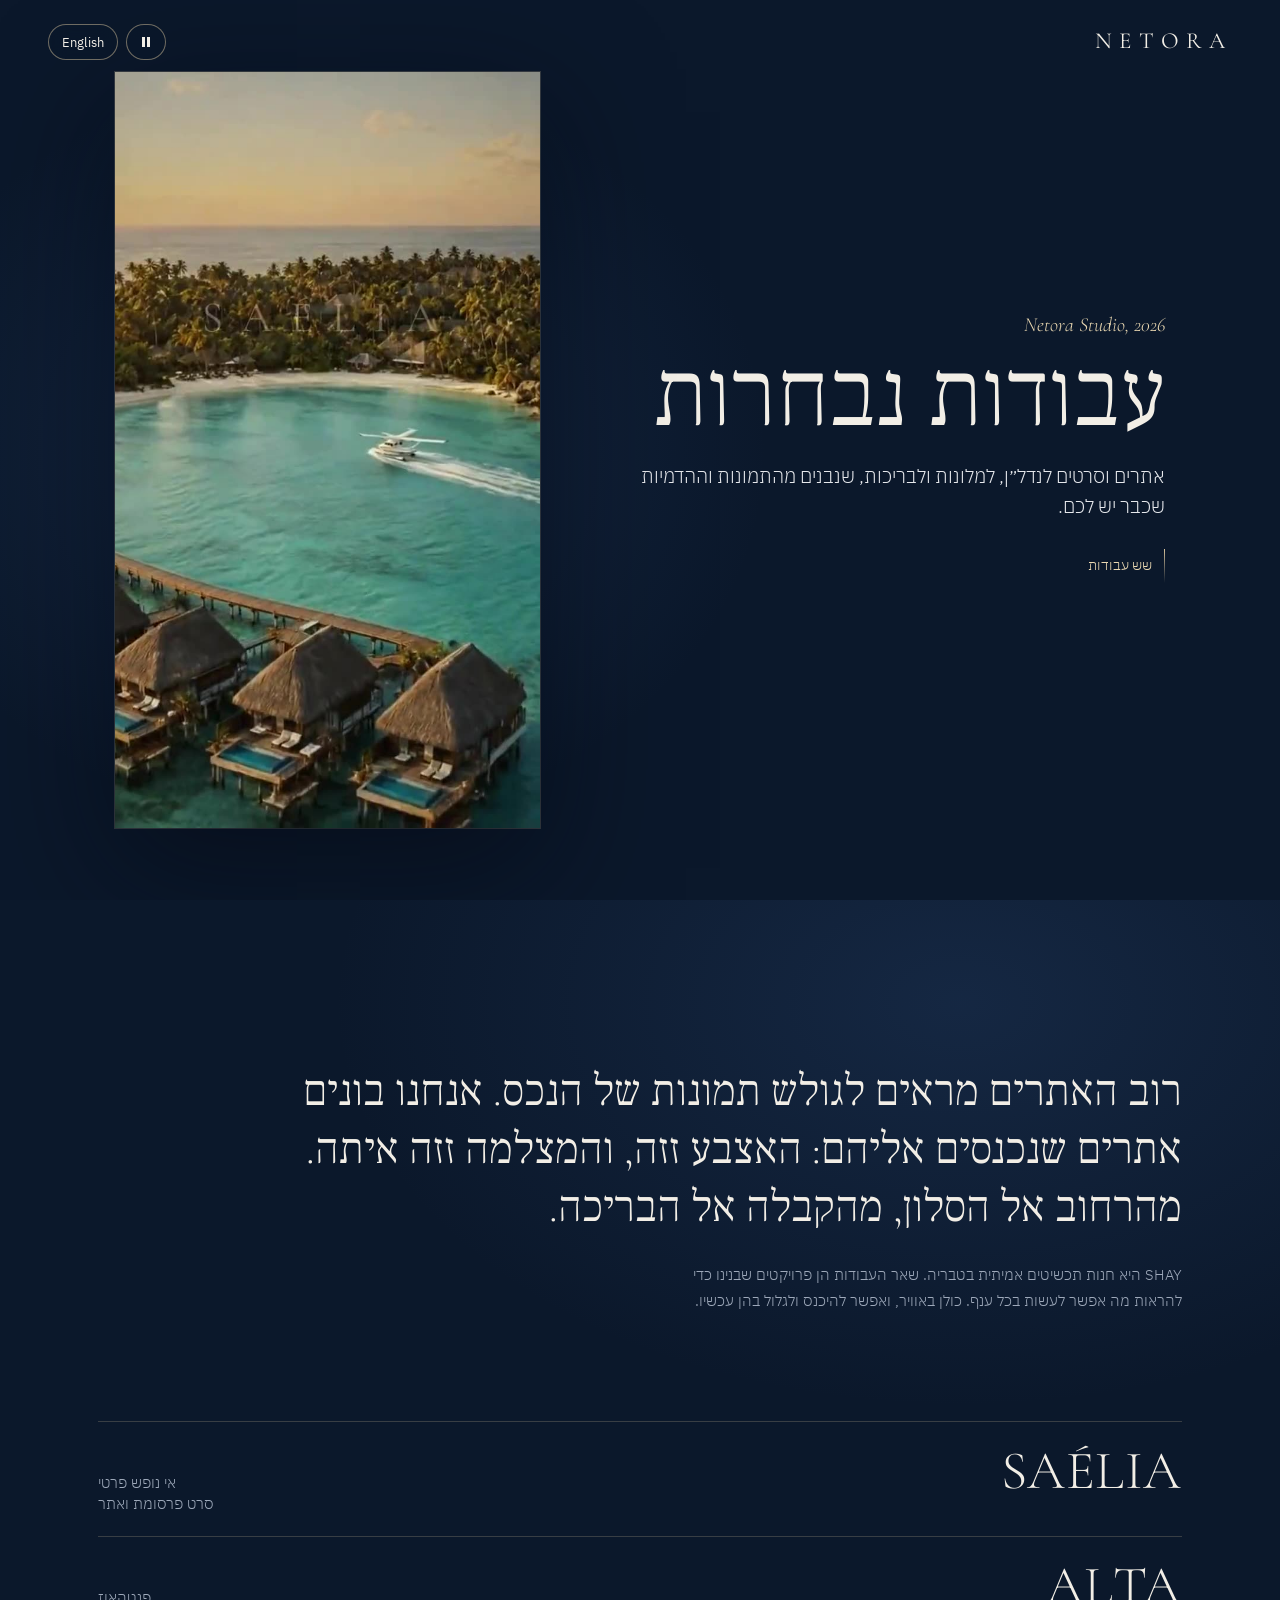
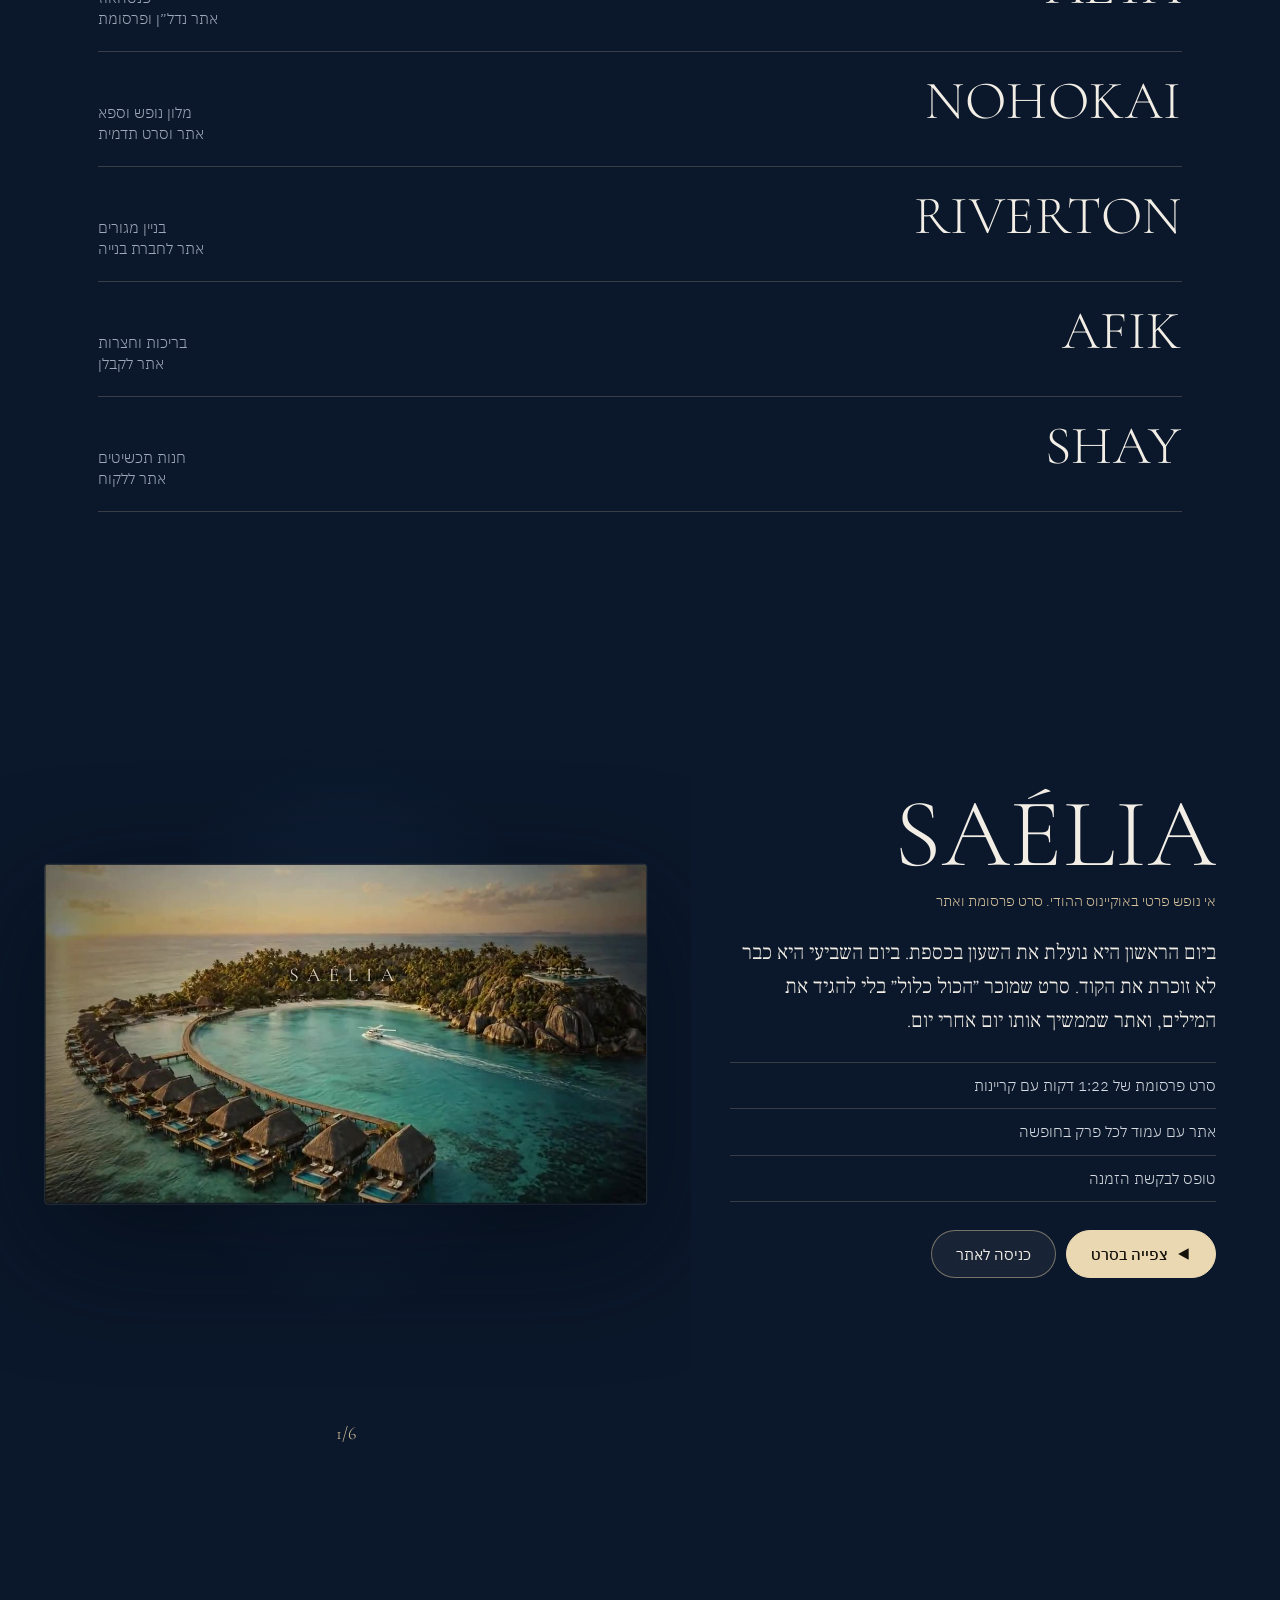
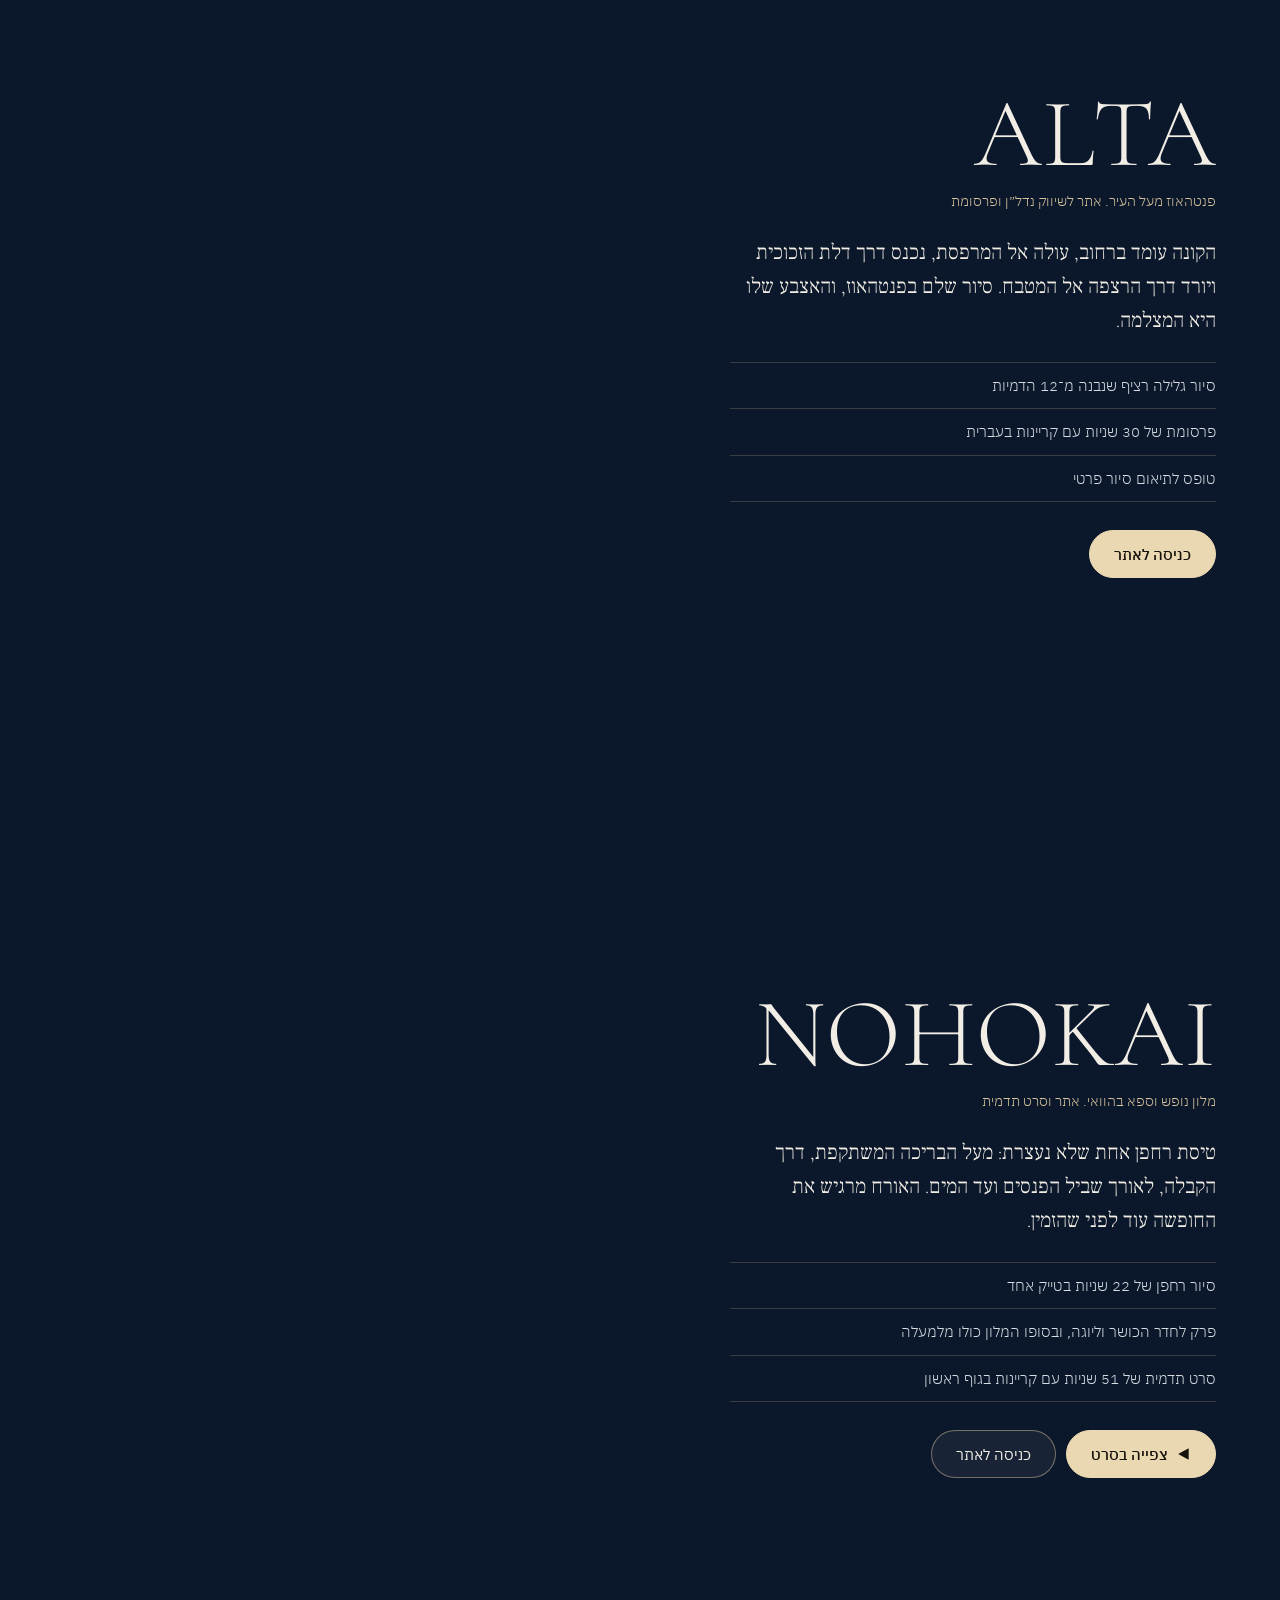
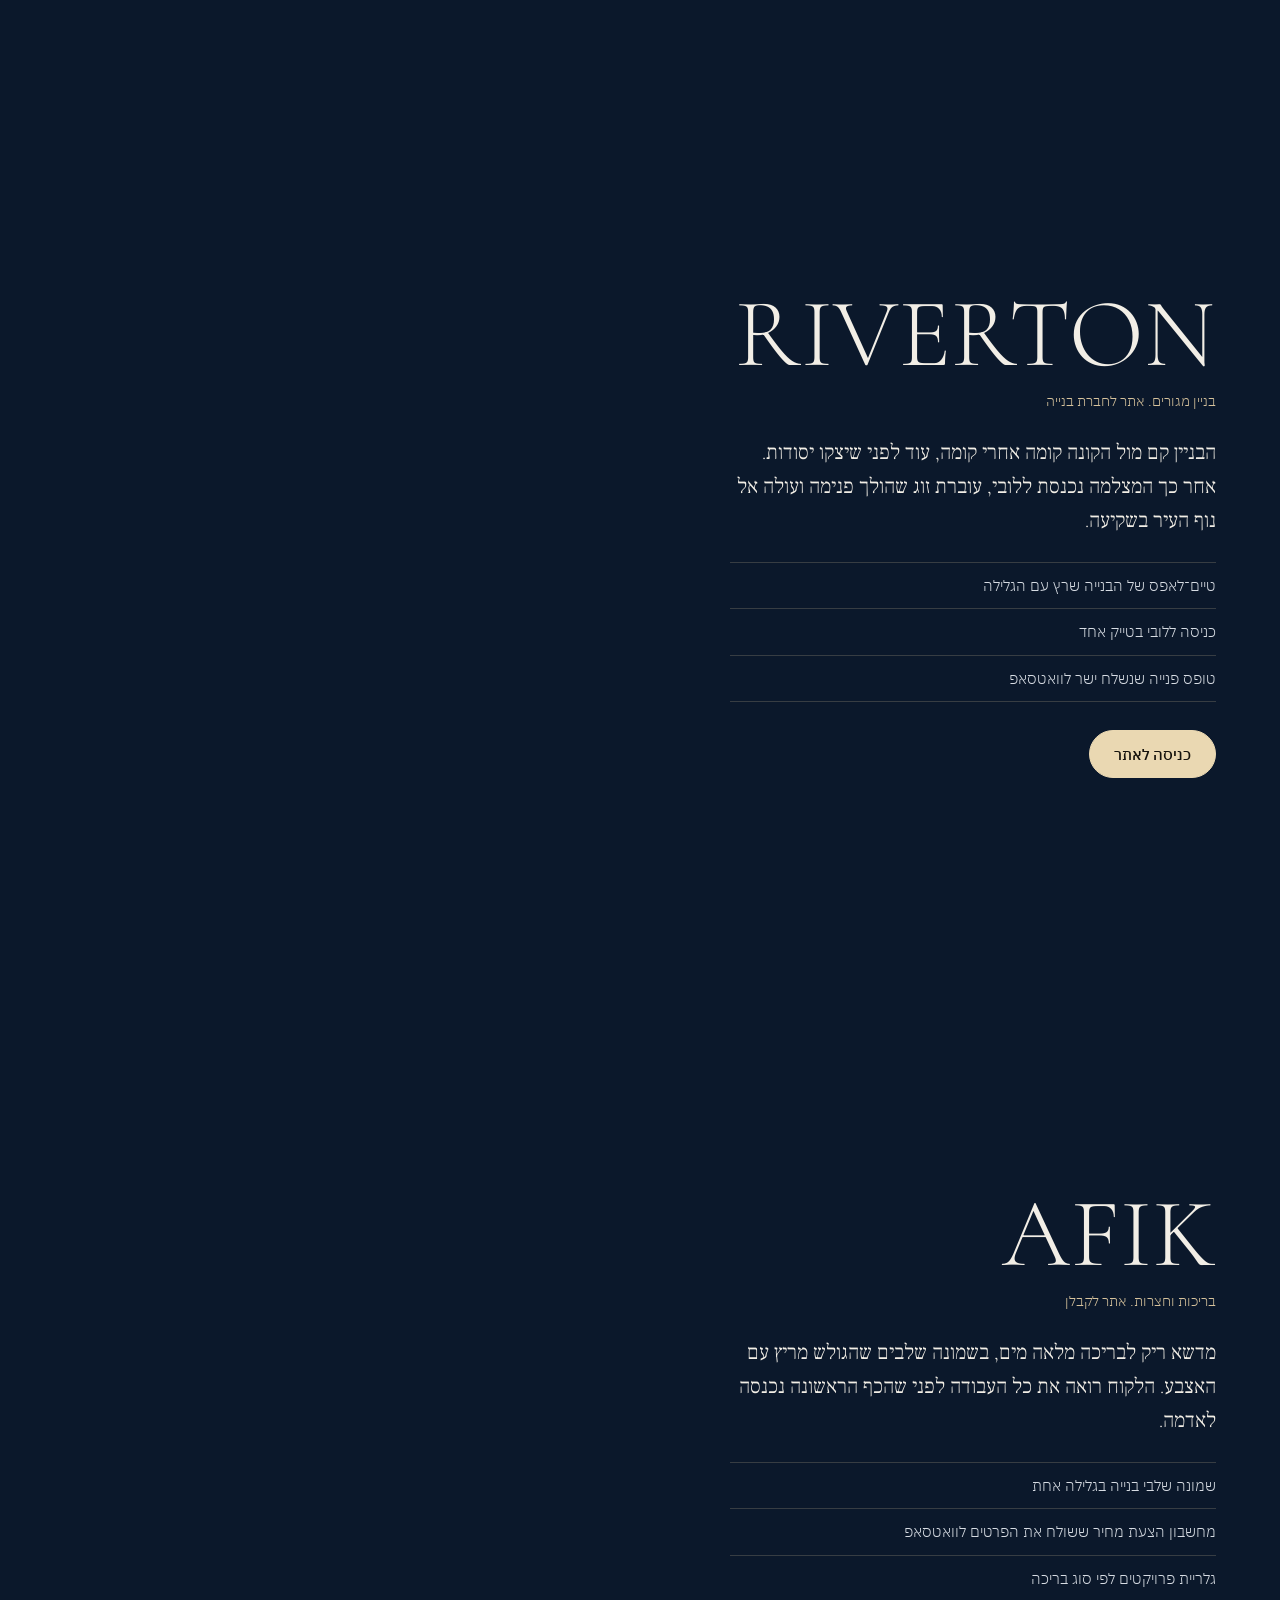
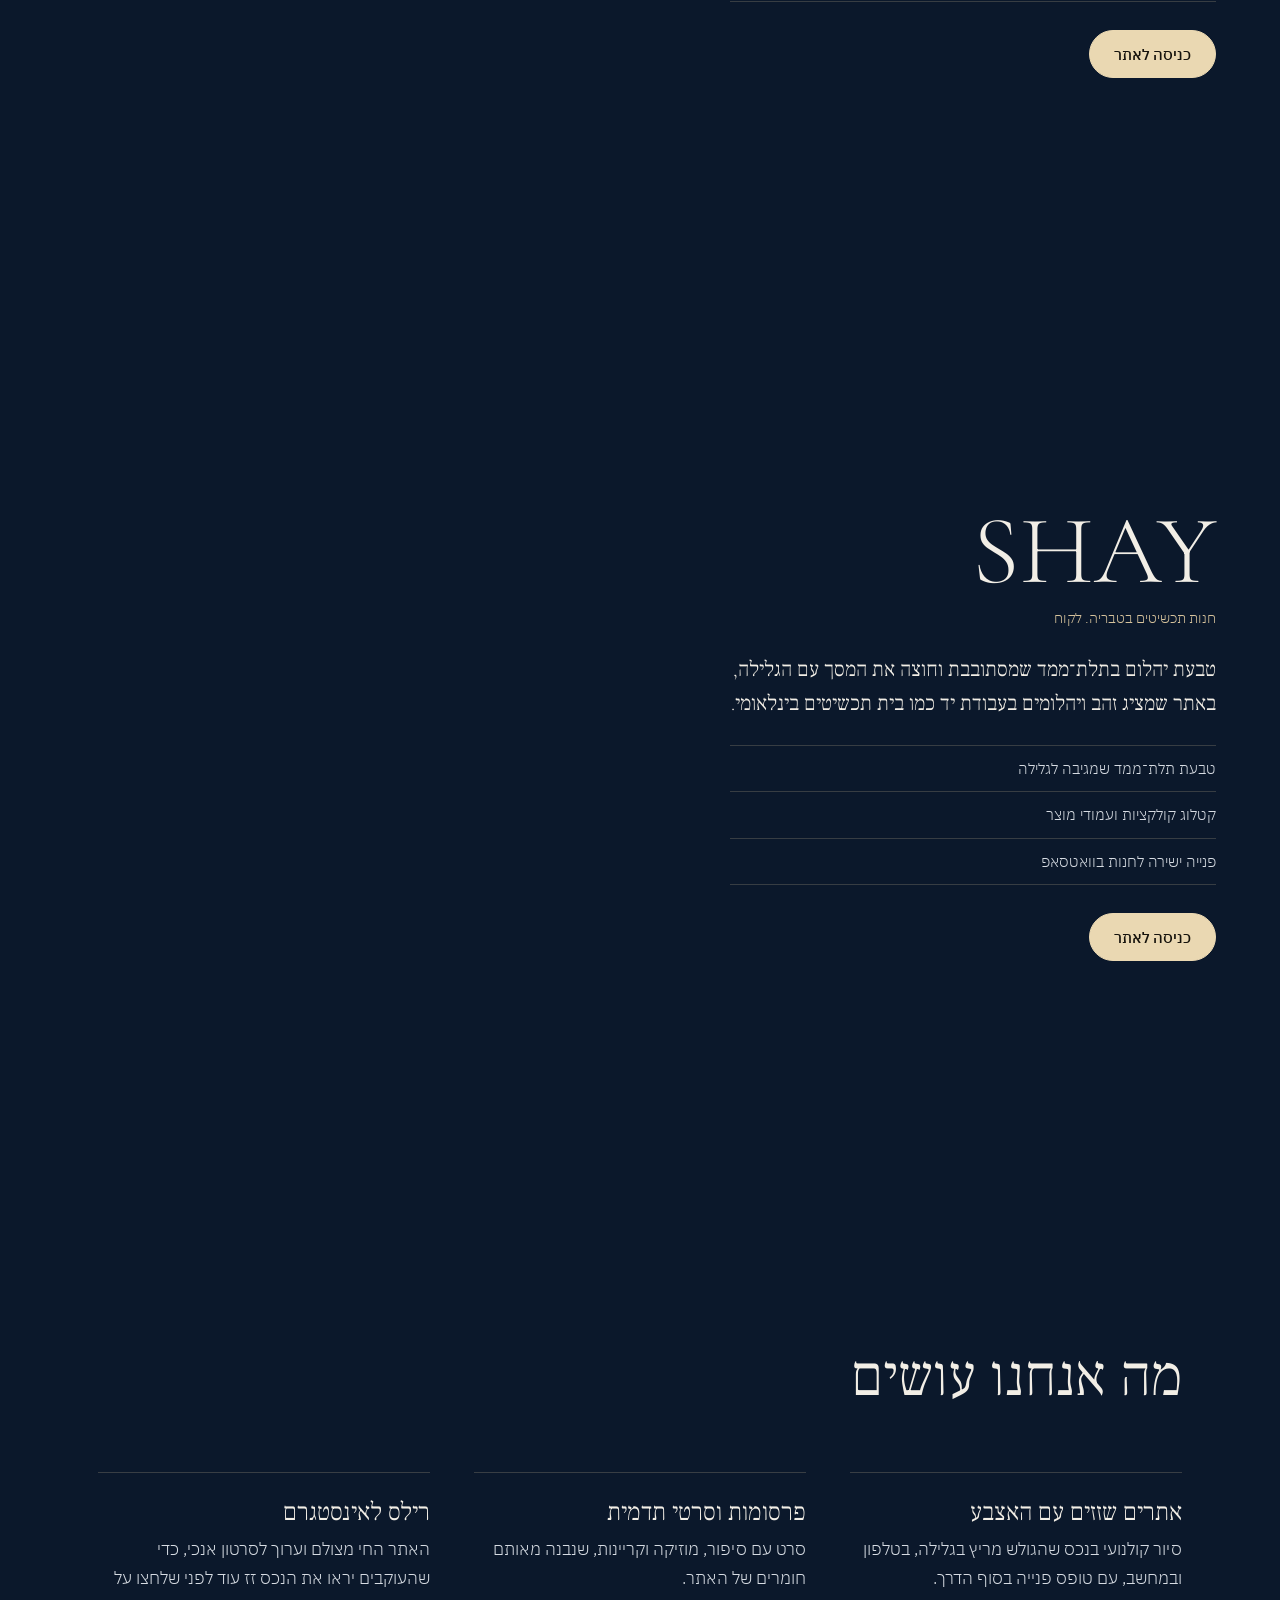
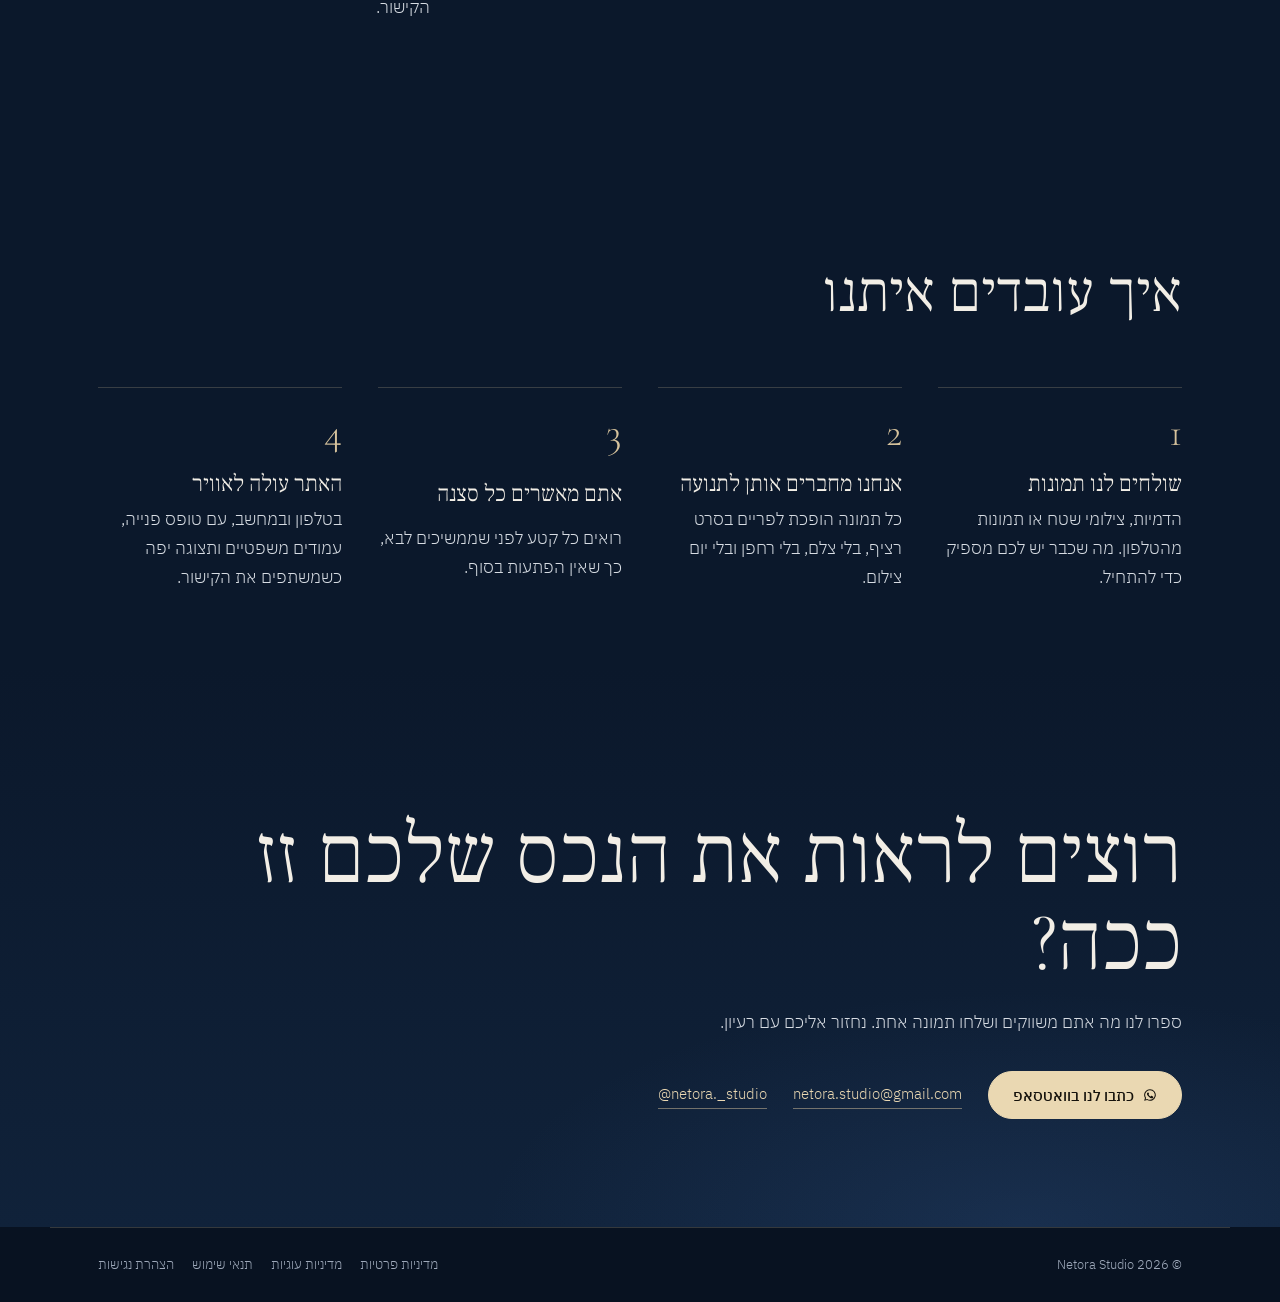
==== commit 42f2eba6: "Portfolio: blue palette, bright project films on phones, NOHOKAI narrated film - Background moves fr" ====
--- a/portfolio/index.html
+++ b/portfolio/index.html
@@ -5,12 +5,12 @@
 <meta name="viewport" content="width=device-width, initial-scale=1, viewport-fit=cover">
 <title>Netora Studio | תיק עבודות</title>
 <meta name="description" content="תיק העבודות של Netora Studio: אתרים וסרטים לנדל״ן, למלונות ולבריכות, שנבנים מהתמונות שכבר יש לכם.">
-<meta name="theme-color" content="#0B0B0C">
+<meta name="theme-color" content="#0B182B">
 <meta property="og:type" content="website">
 <meta property="og:site_name" content="Netora Studio">
 <meta property="og:title" content="Netora Studio | תיק עבודות 2026">
 <meta property="og:description" content="אתרים וסרטים לנדל״ן, למלונות ולבריכות. שש עבודות, כולן באוויר.">
-<meta property="og:image" content="https://noamel1407-oss.github.io/netora-landing/portfolio/share.jpg">
+<meta property="og:image" content="https://noamel1407-oss.github.io/netora-landing/portfolio/share.jpg?v=2">
 <meta property="og:image:width" content="1200">
 <meta property="og:image:height" content="630">
 <meta property="og:url" content="https://noamel1407-oss.github.io/netora-landing/portfolio/">
@@ -32,18 +32,21 @@
 @font-face{font-family:"NPlex";font-style:normal;font-weight:500;font-display:swap;src:url(fonts/ibm-plex-sans-hebrew-latin-500-normal.woff2) format("woff2");unicode-range:U+0000-00FF,U+0131,U+0152-0153,U+02BB-02BC,U+02C6,U+02DA,U+02DC,U+2000-206F,U+20AC,U+2122,U+2191,U+2193,U+2212,U+2215,U+FEFF,U+FFFD}
 
 :root{
-  --bg:#0B0B0C; --raise:#141311; --ink:#EFEBE3; --muted:#A39B8C; --champ:#D9C6A3; --champ-lit:#EBD9B4;
-  --line:rgba(217,198,163,.22); --line-strong:rgba(217,198,163,.5); --on-lit:#16130E;
+  --bg:#0B182B; --bg-deep:#081221; --raise:#10223A; --glow:rgba(56,94,150,.22);
+  --ink:#F2EEE6; --soft:#D7DCE3; --muted:#9EA9BA;
+  --champ:#D6C29C; --champ-lit:#EAD8B2; --on-lit:#15120C;
+  --line:rgba(214,194,156,.22); --line-strong:rgba(214,194,156,.5);
   --serif:"NCorm","NFrank",Georgia,serif; --sans:"NPlex",system-ui,-apple-system,"Segoe UI",sans-serif;
   --gut:22px; --hdr:64px;
   color-scheme:dark;
 }
 *,*::before,*::after{box-sizing:border-box}
-html{scroll-behavior:smooth;-webkit-text-size-adjust:100%}
+html{scroll-behavior:smooth;-webkit-text-size-adjust:100%;background:var(--bg)}
 body{margin:0;background:var(--bg);color:var(--ink);font-family:var(--sans);font-weight:300;font-size:16px;line-height:1.7;
   -webkit-font-smoothing:antialiased;overflow-x:hidden}
 img,video{display:block;max-width:100%}
 a{color:inherit}
+figure{margin:0}
 :focus-visible{outline:2px solid var(--champ-lit);outline-offset:3px;border-radius:2px}
 .sr{position:absolute!important;width:1px;height:1px;overflow:hidden;clip:rect(0 0 0 0);white-space:nowrap}
 .skip{position:fixed;inset-inline-start:12px;top:-80px;z-index:50;background:var(--ink);color:var(--bg);padding:10px 16px;border-radius:4px;text-decoration:none}
@@ -52,15 +55,15 @@
 html[lang="he"] [lang="en"]:not(html), html[lang="en"] [lang="he"]:not(html){display:none!important}
 bdi{unicode-bidi:isolate}
 
-/* header */
-.top{position:fixed;inset:0 0 auto 0;z-index:30;height:var(--hdr);display:flex;align-items:center;justify-content:space-between;
-  padding:0 var(--gut);padding-top:env(safe-area-inset-top);pointer-events:none;
-  background:linear-gradient(to bottom,rgba(11,11,12,.92) 0%,rgba(11,11,12,.7) 55%,rgba(11,11,12,0) 100%)}
-.top>*{pointer-events:auto}
-.mark{font-family:"NCorm",serif;font-weight:400;font-size:21px;letter-spacing:.32em;text-decoration:none;color:var(--ink);padding-inline-start:.32em}
-html[dir="rtl"] .mark{padding-inline-start:0;padding-inline-end:.32em}
+/* header: clear over the cover, solid blue once the page scrolls */
+.top{position:fixed;inset:0 0 auto 0;z-index:30;height:calc(var(--hdr) + env(safe-area-inset-top));
+  padding:env(safe-area-inset-top) var(--gut) 0;display:flex;align-items:center;justify-content:space-between;
+  transition:background-color .35s,box-shadow .35s}
+.top.solid{background:rgba(11,24,43,.86);-webkit-backdrop-filter:blur(14px) saturate(1.2);backdrop-filter:blur(14px) saturate(1.2);box-shadow:0 1px 0 var(--line)}
+.mark{font-family:"NCorm",serif;font-weight:400;font-size:21px;letter-spacing:.32em;text-decoration:none;color:var(--ink);padding-inline-end:.32em}
+html[dir="ltr"] .mark{padding-inline-end:0;padding-inline-start:.32em}
 .tools{display:flex;gap:8px}
-.chip{appearance:none;border:1px solid var(--line-strong);background:rgba(11,11,12,.38);-webkit-backdrop-filter:blur(10px);backdrop-filter:blur(10px);
+.chip{appearance:none;border:1px solid var(--line-strong);background:rgba(11,24,43,.42);-webkit-backdrop-filter:blur(10px);backdrop-filter:blur(10px);
   color:var(--ink);font:400 13px/1 var(--sans);height:36px;min-width:36px;padding:0 13px;border-radius:18px;cursor:pointer;display:inline-flex;align-items:center;justify-content:center;gap:7px;text-decoration:none}
 .chip:hover{border-color:var(--champ)}
 .chip svg{width:12px;height:12px;fill:currentColor}
@@ -70,20 +73,20 @@
 
 /* cover */
 .cover{position:relative;min-height:100svh;display:flex;align-items:flex-end;overflow:hidden;isolation:isolate}
-.cover .reel{position:absolute;inset:0;z-index:-2;background:#000}
+.cover .reel{position:absolute;inset:0;z-index:-2;background:var(--bg-deep)}
 .cover .reel video{width:100%;height:100%;object-fit:cover}
 .cover::after{content:"";position:absolute;inset:0;z-index:-1;
-  background:linear-gradient(to top,rgba(11,11,12,.96) 0%,rgba(11,11,12,.72) 30%,rgba(11,11,12,0) 60%),linear-gradient(to bottom,rgba(11,11,12,.6),rgba(11,11,12,0) 22%)}
+  background:linear-gradient(to top,rgba(11,24,43,.95) 0%,rgba(11,24,43,.62) 28%,rgba(11,24,43,0) 54%),linear-gradient(to bottom,rgba(11,24,43,.55),rgba(11,24,43,0) 20%)}
 .cover-text{padding:0 var(--gut) calc(9svh + env(safe-area-inset-bottom));width:100%}
-.year{font-family:"NCorm",serif;font-style:italic;font-size:20px;color:var(--champ);margin:0 0 6px}
-.cover h1{font-family:var(--serif);font-weight:300;font-size:clamp(46px,13.4vw,64px);line-height:1;margin:0 0 18px;letter-spacing:-.005em}
-html[lang="en"] .cover h1{letter-spacing:-.01em}
-.lede{font-size:17px;line-height:1.6;max-width:30em;margin:0 0 28px;color:#DCD6CB}
-.cue{display:inline-flex;align-items:center;gap:12px;color:var(--champ);font-size:14px;text-decoration:none}
+.year{font-family:"NCorm",serif;font-style:italic;font-size:20px;color:var(--champ-lit);margin:0 0 6px}
+.cover h1{font-family:var(--serif);font-weight:300;font-size:clamp(46px,13.4vw,64px);line-height:1;margin:0 0 18px;text-shadow:0 2px 30px rgba(8,18,33,.5)}
+.lede{font-size:17px;line-height:1.6;max-width:30em;margin:0 0 28px;color:#E6E8EC}
+.cue{display:inline-flex;align-items:center;gap:12px;color:var(--champ-lit);font-size:14px;text-decoration:none}
 .cue i{display:block;width:1px;height:34px;background:linear-gradient(var(--champ),transparent)}
 
 /* intro + index */
-.intro{padding:13svh var(--gut) 8svh;max-width:1180px;margin:0 auto}
+.intro{position:relative;padding:13svh var(--gut) 8svh;max-width:1180px;margin:0 auto}
+.intro-wrap{position:relative;overflow:hidden;background:radial-gradient(70% 45% at 75% 8%,var(--glow),transparent 70%)}
 .pov{font-family:var(--serif);font-weight:300;font-size:clamp(25px,6.6vw,44px);line-height:1.32;margin:0 0 26px;max-width:22em}
 html[lang="en"] .pov{font-size:clamp(28px,7.2vw,50px);line-height:1.18}
 .note{color:var(--muted);font-size:15px;max-width:36em;margin:0 0 9svh}
@@ -94,42 +97,38 @@
 .index .ty{color:var(--muted);font-size:14px;text-align:end;line-height:1.4}
 .index a:hover .nm{color:var(--champ-lit)}
 
-/* works — one stage, the frame takes the shape of each work */
+/* works — phone: every project gets its own bright film, text below */
 .works{position:relative}
-.stage-wrap{position:absolute;inset:0;z-index:0;pointer-events:none}
-.stage{position:sticky;top:0;height:100svh;overflow:hidden}
-.frame{position:absolute;left:0;width:100%;top:0;height:100%;background:#000;overflow:hidden;border-radius:0;
-  transition:top .8s cubic-bezier(.7,0,.2,1),height .8s cubic-bezier(.7,0,.2,1),width .8s cubic-bezier(.7,0,.2,1),left .8s cubic-bezier(.7,0,.2,1),border-radius .8s}
-.stage.is-film .frame{top:calc(var(--hdr) + 14px);height:56.25vw}
-.stage{--sw:min(21svh,56vw)}
-.stage.is-screen .frame{top:calc(var(--hdr) + 10px);width:var(--sw);height:calc(var(--sw) * 1.5);left:calc(50% - var(--sw) / 2);border-radius:16px;box-shadow:0 0 0 1px var(--line)}
-.layer{position:absolute;inset:0;opacity:0;transition:opacity .7s ease}
-.layer.is-on{opacity:1}
-.layer video{width:100%;height:100%;object-fit:cover}
-.shade{position:absolute;inset:0;background:linear-gradient(to top,rgba(11,11,12,.97) 0%,rgba(11,11,12,.92) 50%,rgba(11,11,12,.66) 68%,rgba(11,11,12,0) 88%),linear-gradient(to bottom,rgba(11,11,12,.55),rgba(11,11,12,0) 20%);transition:opacity .6s}
-.stage.is-film .shade,.stage.is-screen .shade{opacity:0}
-.count{position:absolute;inset-inline-end:var(--gut);top:calc(var(--hdr) + 6px);font-family:"NCorm",serif;font-size:17px;color:var(--champ);direction:ltr;transition:top .8s cubic-bezier(.7,0,.2,1)}
-.stage.is-film .count{top:calc(var(--hdr) + 26px + 56.25vw)}
-.stage.is-screen .count{top:calc(var(--hdr) + 18px + var(--sw) * 1.5)}
-
-.work{position:relative;z-index:1;min-height:165svh;display:flex;flex-direction:column;justify-content:flex-end;padding:0 var(--gut) 11svh;scroll-margin-top:0}
-.work.sheet{padding-bottom:6svh}
-.work.sheet .in{margin-inline:calc(var(--gut) * -1);padding:44px var(--gut) 0;background:linear-gradient(to bottom,rgba(11,11,12,0) 0,var(--bg) 30px)}
-.work .ty{color:var(--champ-lit);font-size:14px;margin:0 0 4px;text-shadow:0 1px 12px rgba(0,0,0,.9)}
-.work h2{text-shadow:0 2px 24px rgba(0,0,0,.5)}
-.work h2{font-family:"NCorm",serif;font-weight:300;font-size:clamp(60px,18.5vw,84px);line-height:.92;margin:0 0 20px;letter-spacing:.005em}
-.idea{font-family:var(--serif);font-weight:300;font-size:19px;line-height:1.62;margin:0 0 24px;max-width:31em}
+.stage-wrap{display:none}
+.work{position:relative;padding:0 0 13svh;scroll-margin-top:var(--hdr)}
+.media{position:relative;background:var(--bg-deep);overflow:hidden}
+.media video{width:100%;aspect-ratio:2/3;object-fit:cover}
+.media::after{content:"";position:absolute;inset:auto 0 0 0;height:20%;background:linear-gradient(to top,var(--bg) 8%,rgba(11,24,43,0));pointer-events:none}
+.media.film video{aspect-ratio:1/1}
+.media.screen{background:radial-gradient(55% 48% at 50% 52%,rgba(214,194,156,.16),transparent 72%);padding:26px 0 8px;display:flex;justify-content:center}
+.media.screen video{width:min(66vw,320px);border-radius:24px;box-shadow:0 34px 80px rgba(3,8,16,.6),0 0 0 1px var(--line)}
+.media.screen::after{display:none}
+.media .playbig{position:absolute;z-index:2;top:50%;left:50%;transform:translate(-50%,-62%);width:68px;height:68px;border-radius:50%;
+  border:1px solid rgba(255,255,255,.6);background:rgba(11,24,43,.35);-webkit-backdrop-filter:blur(8px);backdrop-filter:blur(8px);color:#fff;cursor:pointer;display:flex;align-items:center;justify-content:center}
+.media .playbig svg{width:20px;height:20px;fill:currentColor;margin-inline-start:3px}
+html[dir="rtl"] .media .playbig svg{margin-inline-start:0;margin-inline-end:3px}
+.work .in{position:relative;padding:0 var(--gut);margin-top:-46px}
+.work.sheet .in{margin-top:14px}
+.work .ty{color:var(--champ);font-size:14px;margin:0 0 22px}
+.work h2{font-family:"NCorm",serif;font-weight:300;font-size:clamp(60px,18.5vw,84px);line-height:.92;margin:0 0 10px;letter-spacing:.005em}
+.idea{font-family:var(--serif);font-weight:300;font-size:19px;line-height:1.62;margin:0 0 24px;max-width:31em;color:var(--ink)}
 html[lang="en"] .idea{font-size:21px;line-height:1.45}
 .made{list-style:none;margin:0 0 28px;padding:0;max-width:30em;border-top:1px solid var(--line)}
-.made li{padding:10px 0;border-bottom:1px solid var(--line);font-size:15px;color:#DCD6CB}
+.made li{padding:10px 0;border-bottom:1px solid var(--line);font-size:15px;color:var(--soft)}
 .acts{display:flex;flex-wrap:wrap;gap:10px}
 .btn{display:inline-flex;align-items:center;justify-content:center;gap:9px;height:48px;padding:0 24px;border-radius:24px;font:400 15px/1 var(--sans);
-  text-decoration:none;cursor:pointer;border:1px solid var(--line-strong);background:rgba(239,235,227,.07);color:var(--ink);
-  -webkit-backdrop-filter:blur(12px);backdrop-filter:blur(12px);transition:background .25s,border-color .25s}
-.btn:hover{background:rgba(239,235,227,.14);border-color:var(--champ)}
+  text-decoration:none;cursor:pointer;border:1px solid var(--line-strong);background:rgba(242,238,230,.06);color:var(--ink);
+  -webkit-backdrop-filter:blur(12px);backdrop-filter:blur(12px);transition:background-color .25s,border-color .25s}
+.btn:hover{background:rgba(242,238,230,.13);border-color:var(--champ)}
 .btn.lit{background:var(--champ-lit);border-color:var(--champ-lit);color:var(--on-lit);font-weight:500}
 .btn.lit:hover{background:#F6E7C6}
 .btn svg{width:14px;height:14px;fill:currentColor;flex:none}
+html[dir="rtl"] .btn svg.tri{transform:scaleX(-1)}
 
 /* capabilities + process */
 .band{padding:15svh var(--gut) 6svh;max-width:1180px;margin:0 auto}
@@ -138,33 +137,37 @@
 .caps div{padding:24px 0;border-bottom:1px solid var(--line)}
 .caps h3{font-family:var(--serif);font-weight:300;font-size:25px;line-height:1.2;margin:0 0 8px}
 html[lang="en"] .caps h3{font-size:28px}
-.caps p{margin:0;color:#CFC9BE;max-width:28em}
+.caps p{margin:0;color:var(--soft);max-width:28em}
 .steps{list-style:none;margin:0;padding:0;counter-reset:s}
 .steps li{counter-increment:s;display:grid;grid-template-columns:52px 1fr;gap:6px 14px;padding:22px 0;border-bottom:1px solid var(--line)}
 .steps li:first-child{border-top:1px solid var(--line)}
 .steps li::before{content:counter(s);font-family:"NCorm",serif;font-size:40px;line-height:.9;color:var(--champ);grid-row:span 2}
 .steps h3{margin:0;font-family:var(--serif);font-weight:300;font-size:23px;line-height:1.25}
 html[lang="en"] .steps h3{font-size:26px}
-.steps p{margin:0;color:#CFC9BE}
+.steps p{margin:0;color:var(--soft)}
 
 /* contact */
+.contact-wrap{position:relative;background:linear-gradient(to bottom,var(--bg),var(--raise));overflow:hidden}
+.contact-wrap::before{content:"";position:absolute;inset:0;background:radial-gradient(60% 60% at 80% 100%,var(--glow),transparent 70%);pointer-events:none}
 .contact{position:relative;padding:16svh var(--gut) 12svh;max-width:1180px;margin:0 auto}
 .contact h2{font-family:var(--serif);font-weight:300;font-size:clamp(40px,11.5vw,84px);line-height:1.04;margin:0 0 22px;max-width:12em}
-.contact p{font-size:17px;color:#DCD6CB;max-width:30em;margin:0 0 34px}
+.contact p{font-size:17px;color:var(--soft);max-width:30em;margin:0 0 34px}
 .reach{display:flex;flex-wrap:wrap;gap:12px 26px;align-items:center}
-.reach .alt{color:var(--champ);text-decoration:none;font-size:15px;border-bottom:1px solid var(--line-strong);padding-bottom:2px;direction:ltr}
-.reach .alt:hover{color:var(--champ-lit);border-color:var(--champ)}
+.reach .alt{color:var(--champ-lit);text-decoration:none;font-size:15px;border-bottom:1px solid var(--line-strong);padding-bottom:2px;direction:ltr}
+.reach .alt:hover{color:#F6E7C6;border-color:var(--champ)}
+.foot{background:var(--bg-deep)}
 footer{border-top:1px solid var(--line);padding:26px var(--gut) calc(26px + env(safe-area-inset-bottom));display:flex;flex-wrap:wrap;gap:10px 22px;justify-content:space-between;color:var(--muted);font-size:13px;max-width:1180px;margin:0 auto}
 footer nav{display:flex;flex-wrap:wrap;gap:6px 18px}
 footer a{text-decoration:none}
 footer a:hover{color:var(--ink)}
 
-/* film dialog */
-dialog.film{padding:0;border:0;background:#000;color:var(--ink);width:min(100vw,1280px);max-width:100vw;max-height:100vh}
-dialog.film::backdrop{background:rgba(5,5,6,.92)}
-dialog.film video{width:100%;aspect-ratio:16/9;background:#000}
-dialog.film .bar{display:flex;justify-content:space-between;align-items:center;padding:12px 16px;gap:12px;background:var(--bg)}
-dialog.film .bar span{font-family:"NCorm",serif;font-size:19px}
+/* film dialog — adapts to wide and vertical films */
+dialog.film{--ar:16/9;padding:0;border:0;background:var(--bg-deep);color:var(--ink);max-width:100vw;max-height:100vh;
+  width:min(100vw,1280px,calc((100vh - 64px) * var(--ar)))}
+dialog.film::backdrop{background:rgba(6,12,22,.93)}
+dialog.film video{width:100%;aspect-ratio:var(--ar);background:#000;max-height:calc(100vh - 64px)}
+dialog.film .bar{display:flex;justify-content:space-between;align-items:center;height:64px;padding:0 16px;gap:12px;background:var(--bg)}
+dialog.film .bar span{font-family:"NCorm",serif;font-size:21px;letter-spacing:.06em}
 
 /* ---------- desktop ---------- */
 @media (min-width:1000px){
@@ -173,36 +176,39 @@
   .mark{font-size:23px}
   .cover{align-items:center;min-height:100vh}
   .cover::after{display:none}
-  .cover .reel{position:relative;inset:auto;z-index:0;order:2;flex:none;height:min(84vh,820px);aspect-ratio:9/16;margin-inline:auto 9vw;border:1px solid var(--line)}
+  .cover::before{content:"";position:absolute;inset:0;z-index:-3;background:radial-gradient(50% 60% at 25% 50%,var(--glow),transparent 70%)}
+  .cover .reel{position:relative;inset:auto;z-index:0;order:2;flex:none;height:min(84vh,820px);aspect-ratio:9/16;margin-inline:auto 9vw;
+    box-shadow:0 40px 120px rgba(3,8,16,.55),0 0 0 1px var(--line)}
   .cover-text{order:1;padding:0 9vw 0 0;width:auto;flex:1;max-width:640px}
   html[dir="ltr"] .cover-text{padding:0 0 0 9vw}
-  html[dir="ltr"] .cover .reel{margin-inline:auto 9vw}
-  .cover h1{font-size:clamp(72px,7.4vw,118px)}
+  .cover h1{font-size:clamp(72px,7.4vw,118px);text-shadow:none}
   .lede{font-size:19px}
   .intro{padding-top:18vh}
   .note{margin-bottom:12vh}
   .index a{padding:22px 0}
   .index .ty{font-size:15px}
 
-  .works{display:grid;grid-template-columns:minmax(0,1fr) minmax(0,1.05fr);grid-auto-rows:auto}
-  .stage-wrap{position:relative;inset:auto;grid-column:2;grid-row:1 / span 6}
-  .stage{height:100vh}
-  .work{grid-column:1;min-height:100vh;justify-content:center;padding:12vh 5vw 12vh 4vw}
-  html[dir="ltr"] .work{padding:12vh 4vw 12vh 5vw}
+  .works{display:grid;grid-template-columns:minmax(0,.92fr) minmax(0,1.08fr);grid-auto-rows:auto}
+  .media,.media.screen{display:none}
+  .stage-wrap{display:block;position:relative;grid-column:2;grid-row:1 / span 6}
+  .stage{position:sticky;top:0;height:100vh;overflow:hidden}
+  .stage::before{content:"";position:absolute;inset:0;background:radial-gradient(45% 45% at 50% 50%,var(--glow),transparent 72%)}
+  .frame{position:absolute;top:50%;left:50%;transform:translate(-50%,-50%);height:min(82vh,900px);width:calc(min(82vh,900px) * 2 / 3);
+    background:var(--bg-deep);overflow:hidden;border-radius:3px;box-shadow:0 40px 120px rgba(3,8,16,.6),0 0 0 1px var(--line);
+    transition:width .8s cubic-bezier(.7,0,.2,1),height .8s cubic-bezier(.7,0,.2,1),border-radius .8s}
+  .stage.is-film .frame{width:min(47vw,1120px);height:calc(min(47vw,1120px) * 9 / 16)}
+  .stage.is-screen .frame{height:min(76vh,820px);width:calc(min(76vh,820px) * 2 / 3);border-radius:26px}
+  .layer{position:absolute;inset:0;opacity:0;transition:opacity .7s ease}
+  .layer.is-on{opacity:1}
+  .layer video{width:100%;height:100%;object-fit:cover}
+  .count{position:absolute;bottom:4vh;left:50%;transform:translateX(-50%);font-family:"NCorm",serif;font-size:18px;color:var(--champ);direction:ltr}
+
+  .work{grid-column:1;min-height:100vh;display:flex;flex-direction:column;justify-content:center;padding:12vh 5vw 12vh 3vw}
+  html[dir="ltr"] .work{padding:12vh 3vw 12vh 5vw}
+  .work .in,.work.sheet .in{margin:0;padding:0}
   .work h2{font-size:clamp(76px,7.6vw,128px)}
-  .work.sheet{padding-bottom:12vh}
-  .work.sheet .in{margin:0;padding:0;background:none}
   .idea{font-size:21px}
   html[lang="en"] .idea{font-size:23px}
-  .frame{inset:auto;top:50%;left:50%;transform:translate(-50%,-50%);height:min(78vh,860px);width:calc(min(78vh,860px) * 2 / 3);border:1px solid var(--line)}
-  .stage.is-film .frame{top:50%;width:min(88%,1100px);height:calc(min(88%,1100px) * 9 / 16)}
-  .stage.is-screen .frame{top:50%;left:50%;height:min(78vh,860px);width:calc(min(78vh,860px) * 2 / 3);border-radius:22px;box-shadow:none}
-  .stage.is-screen .count{top:auto}
-  .shade{display:none}
-  .work .ty{color:var(--champ);text-shadow:none}
-  .work h2{text-shadow:none}
-  .count{top:auto;bottom:5vh;inset-inline-end:auto;left:50%;transform:translateX(-50%)}
-  .stage.is-film .count{top:auto}
 
   .band{padding-top:18vh}
   .caps{grid-template-columns:repeat(3,1fr);gap:0 44px;border-top:0}
@@ -215,20 +221,20 @@
 
 @media (prefers-reduced-motion:reduce){
   html{scroll-behavior:auto}
-  .frame,.layer,.shade,.count{transition:none!important}
+  .frame,.layer,.top{transition:none!important}
 }
 </style>
 </head>
 <body>
 <a class="skip" href="#main"><span lang="he">דילוג לתוכן</span><span lang="en">Skip to content</span></a>
 
-<header class="top">
+<header class="top" id="top-bar">
   <a class="mark" href="#top" aria-label="Netora Studio">NETORA</a>
   <div class="tools">
     <button class="chip" id="motion" type="button" aria-pressed="false">
       <svg class="pause" viewBox="0 0 12 12" aria-hidden="true"><rect x="2" y="1" width="3" height="10"/><rect x="7" y="1" width="3" height="10"/></svg>
       <svg class="play" viewBox="0 0 12 12" aria-hidden="true"><path d="M2 1l9 5-9 5z"/></svg>
-      <span class="sr"><span lang="he">עצירת הווידאו</span><span lang="en">Pause video</span></span>
+      <span class="sr" id="motion-label">עצירת הווידאו</span>
     </button>
     <button class="chip" id="lang" type="button"><span lang="he">English</span><span lang="en">עברית</span></button>
   </div>
@@ -250,6 +256,7 @@
     </div>
   </section>
 
+  <div class="intro-wrap">
   <section class="intro" id="intro" aria-labelledby="t-intro">
     <h2 class="sr" id="t-intro"><span lang="he">על העבודות</span><span lang="en">About the work</span></h2>
     <p class="pov">
@@ -269,127 +276,148 @@
       <li><a href="#shay"><bdi class="nm">SHAY</bdi><span class="ty"><span lang="he">חנות תכשיטים<br>אתר ללקוח</span><span lang="en">Jewellery store<br>Client website</span></span></a></li>
     </ol>
   </section>
+  </div>
 
   <section class="works" data-he-label="העבודות" data-en-label="The projects">
     <div class="stage-wrap" aria-hidden="true">
-    <div class="stage" id="stage">
-      <div class="frame">
-        <div class="layer" data-kind="film"><video data-src="media/saelia.mp4" poster="media/saelia.jpg" muted playsinline loop preload="none"></video></div>
-        <div class="layer" data-kind="site"><video data-src="media/alta.mp4" poster="media/alta.jpg" muted playsinline loop preload="none"></video></div>
-        <div class="layer" data-kind="site"><video data-src="media/nohokai.mp4" poster="media/nohokai.jpg" muted playsinline loop preload="none"></video></div>
-        <div class="layer" data-kind="site"><video data-src="media/riverton.mp4" poster="media/riverton.jpg" muted playsinline loop preload="none"></video></div>
-        <div class="layer" data-kind="site"><video data-src="media/afik.mp4" poster="media/afik.jpg" muted playsinline loop preload="none"></video></div>
-        <div class="layer" data-kind="screen"><video data-src="media/shay.mp4" poster="media/shay.jpg" muted playsinline loop preload="none"></video></div>
-        <div class="shade"></div>
-      </div>
-      <div class="count" id="count">1/6</div>
+      <div class="stage" id="stage">
+        <div class="frame">
+          <div class="layer" data-kind="film"><video data-src="media/saelia.mp4" poster="media/saelia.jpg" muted playsinline loop preload="none"></video></div>
+          <div class="layer" data-kind="site"><video data-src="media/alta.mp4" poster="media/alta.jpg" muted playsinline loop preload="none"></video></div>
+          <div class="layer" data-kind="site"><video data-src="media/nohokai.mp4" poster="media/nohokai.jpg" muted playsinline loop preload="none"></video></div>
+          <div class="layer" data-kind="site"><video data-src="media/riverton.mp4" poster="media/riverton.jpg" muted playsinline loop preload="none"></video></div>
+          <div class="layer" data-kind="site"><video data-src="media/afik.mp4" poster="media/afik.jpg" muted playsinline loop preload="none"></video></div>
+          <div class="layer" data-kind="screen"><video data-src="media/shay.mp4" poster="media/shay.jpg" muted playsinline loop preload="none"></video></div>
+        </div>
+        <div class="count" id="count">1/6</div>
+      </div>
     </div>
-    </div>
-
-    <article class="work sheet" id="saelia">
+
+    <article class="work" id="saelia">
+      <figure class="media film">
+        <video data-src="media/saelia.mp4" poster="media/saelia.jpg" muted playsinline loop preload="none" aria-hidden="true"></video>
+        <button class="playbig" type="button" data-film="saelia"><svg class="tri" viewBox="0 0 12 12" aria-hidden="true"><path d="M2 1l9 5-9 5z"/></svg><span class="sr"><span lang="he">צפייה בסרט</span><span lang="en">Watch the film</span></span></button>
+      </figure>
       <div class="in">
-      <p class="ty"><span lang="he">אי נופש פרטי באוקיינוס ההודי. סרט פרסומת ואתר</span><span lang="en">Private island resort, Indian Ocean. Commercial and website</span></p>
-      <h2><bdi>SAÉLIA</bdi></h2>
-      <p class="idea">
-        <span lang="he">ביום הראשון היא נועלת את השעון בכספת. ביום השביעי היא כבר לא זוכרת את הקוד. סרט שמוכר ״הכול כלול״ בלי להגיד את המילים, ואתר שממשיך אותו יום אחרי יום.</span>
-        <span lang="en">On the first day she locks her watch in the safe. By the seventh she can't remember the code. A film that sells “all inclusive” without ever saying it, and a website that carries the story on, day by day.</span>
-      </p>
-      <ul class="made">
-        <li><span lang="he">סרט פרסומת של 1:22 דקות עם קריינות</span><span lang="en">A 1:22 commercial with narration</span></li>
-        <li><span lang="he">אתר עם עמוד לכל פרק בחופשה</span><span lang="en">A website with a page for every chapter of the stay</span></li>
-        <li><span lang="he">טופס לבקשת הזמנה</span><span lang="en">A booking request form</span></li>
-      </ul>
-      <div class="acts">
-        <button class="btn lit" type="button" data-film><svg viewBox="0 0 12 12" aria-hidden="true"><path d="M2 1l9 5-9 5z"/></svg><span lang="he">צפייה בסרט</span><span lang="en">Watch the film</span></button>
-        <a class="btn" href="https://saelia.higgsfield.app/" target="_blank" rel="noopener"><span lang="he">כניסה לאתר</span><span lang="en">Visit the site</span><span class="sr"><span lang="he">(נפתח בלשונית חדשה)</span><span lang="en">(opens in a new tab)</span></span></a>
-      </div>
+        <h2><bdi>SAÉLIA</bdi></h2>
+        <p class="ty"><span lang="he">אי נופש פרטי באוקיינוס ההודי. סרט פרסומת ואתר</span><span lang="en">Private island resort, Indian Ocean. Commercial and website</span></p>
+        <p class="idea">
+          <span lang="he">ביום הראשון היא נועלת את השעון בכספת. ביום השביעי היא כבר לא זוכרת את הקוד. סרט שמוכר ״הכול כלול״ בלי להגיד את המילים, ואתר שממשיך אותו יום אחרי יום.</span>
+          <span lang="en">On the first day she locks her watch in the safe. By the seventh she can't remember the code. A film that sells “all inclusive” without ever saying it, and a website that carries the story on, day by day.</span>
+        </p>
+        <ul class="made">
+          <li><span lang="he">סרט פרסומת של 1:22 דקות עם קריינות</span><span lang="en">A 1:22 commercial with narration</span></li>
+          <li><span lang="he">אתר עם עמוד לכל פרק בחופשה</span><span lang="en">A website with a page for every chapter of the stay</span></li>
+          <li><span lang="he">טופס לבקשת הזמנה</span><span lang="en">A booking request form</span></li>
+        </ul>
+        <div class="acts">
+          <button class="btn lit" type="button" data-film="saelia"><svg class="tri" viewBox="0 0 12 12" aria-hidden="true"><path d="M2 1l9 5-9 5z"/></svg><span lang="he">צפייה בסרט</span><span lang="en">Watch the film</span></button>
+          <a class="btn" href="https://saelia.higgsfield.app/" target="_blank" rel="noopener"><span lang="he">כניסה לאתר</span><span lang="en">Visit the site</span><span class="sr"><span lang="he">(נפתח בלשונית חדשה)</span><span lang="en">(opens in a new tab)</span></span></a>
+        </div>
       </div>
     </article>
 
     <article class="work" id="alta">
-      <p class="ty"><span lang="he">פנטהאוז מעל העיר. אתר לשיווק נדל״ן ופרסומת</span><span lang="en">Penthouse above the city. Real-estate website and ad</span></p>
-      <h2><bdi>ALTA</bdi></h2>
-      <p class="idea">
-        <span lang="he">הקונה עומד ברחוב, עולה אל המרפסת, נכנס דרך דלת הזכוכית ויורד דרך הרצפה אל המטבח. סיור שלם בפנטהאוז, והאצבע שלו היא המצלמה.</span>
-        <span lang="en">The buyer stands on the street, rises to the terrace, steps in through the glass door and drops through the floor into the kitchen. A full tour of the penthouse, with their finger as the camera.</span>
-      </p>
-      <ul class="made">
-        <li><span lang="he">סיור גלילה רציף שנבנה מ־12 הדמיות</span><span lang="en">A continuous scroll tour built from 12 renders</span></li>
-        <li><span lang="he">פרסומת של 30 שניות עם קריינות בעברית</span><span lang="en">A 30-second ad with Hebrew narration</span></li>
-        <li><span lang="he">טופס לתיאום סיור פרטי</span><span lang="en">A private viewing request form</span></li>
-      </ul>
-      <div class="acts">
-        <a class="btn lit" href="https://noamel1407-oss.github.io/real-estate-mockap/" target="_blank" rel="noopener"><span lang="he">כניסה לאתר</span><span lang="en">Visit the site</span><span class="sr"><span lang="he">(נפתח בלשונית חדשה)</span><span lang="en">(opens in a new tab)</span></span></a>
+      <figure class="media"><video data-src="media/alta.mp4" poster="media/alta.jpg" muted playsinline loop preload="none" aria-hidden="true"></video></figure>
+      <div class="in">
+        <h2><bdi>ALTA</bdi></h2>
+        <p class="ty"><span lang="he">פנטהאוז מעל העיר. אתר לשיווק נדל״ן ופרסומת</span><span lang="en">Penthouse above the city. Real-estate website and ad</span></p>
+        <p class="idea">
+          <span lang="he">הקונה עומד ברחוב, עולה אל המרפסת, נכנס דרך דלת הזכוכית ויורד דרך הרצפה אל המטבח. סיור שלם בפנטהאוז, והאצבע שלו היא המצלמה.</span>
+          <span lang="en">The buyer stands on the street, rises to the terrace, steps in through the glass door and drops through the floor into the kitchen. A full tour of the penthouse, with their finger as the camera.</span>
+        </p>
+        <ul class="made">
+          <li><span lang="he">סיור גלילה רציף שנבנה מ־12 הדמיות</span><span lang="en">A continuous scroll tour built from 12 renders</span></li>
+          <li><span lang="he">פרסומת של 30 שניות עם קריינות בעברית</span><span lang="en">A 30-second ad with Hebrew narration</span></li>
+          <li><span lang="he">טופס לתיאום סיור פרטי</span><span lang="en">A private viewing request form</span></li>
+        </ul>
+        <div class="acts">
+          <a class="btn lit" href="https://noamel1407-oss.github.io/real-estate-mockap/" target="_blank" rel="noopener"><span lang="he">כניסה לאתר</span><span lang="en">Visit the site</span><span class="sr"><span lang="he">(נפתח בלשונית חדשה)</span><span lang="en">(opens in a new tab)</span></span></a>
+        </div>
       </div>
     </article>
 
     <article class="work" id="nohokai">
-      <p class="ty"><span lang="he">מלון נופש וספא בהוואי. אתר וסרט תדמית</span><span lang="en">Resort and spa, Hawaiʻi. Website and brand film</span></p>
-      <h2><bdi>NOHOKAI</bdi></h2>
-      <p class="idea">
-        <span lang="he">טיסת רחפן אחת שלא נעצרת: מעל הבריכה המשתקפת, דרך הקבלה, לאורך שביל הפנסים ועד המים. האורח מרגיש את החופשה עוד לפני שהזמין.</span>
-        <span lang="en">One drone flight that never cuts: over the reflecting pond, through the lobby, along the lantern path and down to the water. Guests feel the holiday before they book it.</span>
-      </p>
-      <ul class="made">
-        <li><span lang="he">סיור רחפן של 22 שניות בטייק אחד</span><span lang="en">A 22-second drone tour in a single take</span></li>
-        <li><span lang="he">פרק לחדר הכושר וליוגה, ובסופו המלון כולו מלמעלה</span><span lang="en">A gym and yoga chapter that ends on the whole resort from above</span></li>
-        <li><span lang="he">סרט תדמית עם קריינות בגוף ראשון</span><span lang="en">A brand film narrated in the first person</span></li>
-      </ul>
-      <div class="acts">
-        <a class="btn lit" href="https://noamel1407-oss.github.io/hawaii-resort/" target="_blank" rel="noopener"><span lang="he">כניסה לאתר</span><span lang="en">Visit the site</span><span class="sr"><span lang="he">(נפתח בלשונית חדשה)</span><span lang="en">(opens in a new tab)</span></span></a>
+      <figure class="media">
+        <video data-src="media/nohokai.mp4" poster="media/nohokai.jpg" muted playsinline loop preload="none" aria-hidden="true"></video>
+        <button class="playbig" type="button" data-film="nohokai"><svg class="tri" viewBox="0 0 12 12" aria-hidden="true"><path d="M2 1l9 5-9 5z"/></svg><span class="sr"><span lang="he">צפייה בסרט</span><span lang="en">Watch the film</span></span></button>
+      </figure>
+      <div class="in">
+        <h2><bdi>NOHOKAI</bdi></h2>
+        <p class="ty"><span lang="he">מלון נופש וספא בהוואי. אתר וסרט תדמית</span><span lang="en">Resort and spa, Hawaiʻi. Website and brand film</span></p>
+        <p class="idea">
+          <span lang="he">טיסת רחפן אחת שלא נעצרת: מעל הבריכה המשתקפת, דרך הקבלה, לאורך שביל הפנסים ועד המים. האורח מרגיש את החופשה עוד לפני שהזמין.</span>
+          <span lang="en">One drone flight that never cuts: over the reflecting pond, through the lobby, along the lantern path and down to the water. Guests feel the holiday before they book it.</span>
+        </p>
+        <ul class="made">
+          <li><span lang="he">סיור רחפן של 22 שניות בטייק אחד</span><span lang="en">A 22-second drone tour in a single take</span></li>
+          <li><span lang="he">פרק לחדר הכושר וליוגה, ובסופו המלון כולו מלמעלה</span><span lang="en">A gym and yoga chapter that ends on the whole resort from above</span></li>
+          <li><span lang="he">סרט תדמית של 51 שניות עם קריינות בגוף ראשון</span><span lang="en">A 51-second brand film narrated in the first person</span></li>
+        </ul>
+        <div class="acts">
+          <button class="btn lit" type="button" data-film="nohokai"><svg class="tri" viewBox="0 0 12 12" aria-hidden="true"><path d="M2 1l9 5-9 5z"/></svg><span lang="he">צפייה בסרט</span><span lang="en">Watch the film</span></button>
+          <a class="btn" href="https://noamel1407-oss.github.io/hawaii-resort/" target="_blank" rel="noopener"><span lang="he">כניסה לאתר</span><span lang="en">Visit the site</span><span class="sr"><span lang="he">(נפתח בלשונית חדשה)</span><span lang="en">(opens in a new tab)</span></span></a>
+        </div>
       </div>
     </article>
 
     <article class="work" id="riverton">
-      <p class="ty"><span lang="he">בניין מגורים. אתר לחברת בנייה</span><span lang="en">Residential building. Website for a developer</span></p>
-      <h2><bdi>RIVERTON</bdi></h2>
-      <p class="idea">
-        <span lang="he">הבניין קם מול הקונה קומה אחרי קומה, עוד לפני שיצקו יסודות. אחר כך המצלמה נכנסת ללובי, עוברת זוג שהולך פנימה ועולה אל נוף העיר בשקיעה.</span>
-        <span lang="en">The building rises in front of the buyer, floor by floor, before the foundations are even poured. Then the camera enters the lobby, passes a couple walking in and rises to the city at sunset.</span>
-      </p>
-      <ul class="made">
-        <li><span lang="he">טיים־לאפס של הבנייה שרץ עם הגלילה</span><span lang="en">A construction time-lapse that runs with the scroll</span></li>
-        <li><span lang="he">כניסה ללובי בטייק אחד</span><span lang="en">A single-take walk into the lobby</span></li>
-        <li><span lang="he">טופס פנייה שנשלח ישר לוואטסאפ</span><span lang="en">An enquiry form that goes straight to WhatsApp</span></li>
-      </ul>
-      <div class="acts">
-        <a class="btn lit" href="https://noamel1407-oss.github.io/riverton/" target="_blank" rel="noopener"><span lang="he">כניסה לאתר</span><span lang="en">Visit the site</span><span class="sr"><span lang="he">(נפתח בלשונית חדשה)</span><span lang="en">(opens in a new tab)</span></span></a>
+      <figure class="media"><video data-src="media/riverton.mp4" poster="media/riverton.jpg" muted playsinline loop preload="none" aria-hidden="true"></video></figure>
+      <div class="in">
+        <h2><bdi>RIVERTON</bdi></h2>
+        <p class="ty"><span lang="he">בניין מגורים. אתר לחברת בנייה</span><span lang="en">Residential building. Website for a developer</span></p>
+        <p class="idea">
+          <span lang="he">הבניין קם מול הקונה קומה אחרי קומה, עוד לפני שיצקו יסודות. אחר כך המצלמה נכנסת ללובי, עוברת זוג שהולך פנימה ועולה אל נוף העיר בשקיעה.</span>
+          <span lang="en">The building rises in front of the buyer, floor by floor, before the foundations are even poured. Then the camera enters the lobby, passes a couple walking in and rises to the city at sunset.</span>
+        </p>
+        <ul class="made">
+          <li><span lang="he">טיים־לאפס של הבנייה שרץ עם הגלילה</span><span lang="en">A construction time-lapse that runs with the scroll</span></li>
+          <li><span lang="he">כניסה ללובי בטייק אחד</span><span lang="en">A single-take walk into the lobby</span></li>
+          <li><span lang="he">טופס פנייה שנשלח ישר לוואטסאפ</span><span lang="en">An enquiry form that goes straight to WhatsApp</span></li>
+        </ul>
+        <div class="acts">
+          <a class="btn lit" href="https://noamel1407-oss.github.io/riverton/" target="_blank" rel="noopener"><span lang="he">כניסה לאתר</span><span lang="en">Visit the site</span><span class="sr"><span lang="he">(נפתח בלשונית חדשה)</span><span lang="en">(opens in a new tab)</span></span></a>
+        </div>
       </div>
     </article>
 
     <article class="work" id="afik">
-      <p class="ty"><span lang="he">בריכות וחצרות. אתר לקבלן</span><span lang="en">Pools and gardens. Website for a contractor</span></p>
-      <h2><bdi>AFIK</bdi></h2>
-      <p class="idea">
-        <span lang="he">מדשא ריק לבריכה מלאה מים, בשמונה שלבים שהגולש מריץ עם האצבע. הלקוח רואה את כל העבודה לפני שהכף הראשונה נכנסה לאדמה.</span>
-        <span lang="en">From an empty lawn to a full pool in eight stages the visitor plays with a finger. The client sees the whole job before the first shovel goes in.</span>
-      </p>
-      <ul class="made">
-        <li><span lang="he">שמונה שלבי בנייה בגלילה אחת</span><span lang="en">Eight build stages in a single scroll</span></li>
-        <li><span lang="he">מחשבון הצעת מחיר ששולח את הפרטים לוואטסאפ</span><span lang="en">A price estimator that sends the details to WhatsApp</span></li>
-        <li><span lang="he">גלריית פרויקטים לפי סוג בריכה</span><span lang="en">A project gallery sorted by pool type</span></li>
-      </ul>
-      <div class="acts">
-        <a class="btn lit" href="https://noamel1407-oss.github.io/afik/" target="_blank" rel="noopener"><span lang="he">כניסה לאתר</span><span lang="en">Visit the site</span><span class="sr"><span lang="he">(נפתח בלשונית חדשה)</span><span lang="en">(opens in a new tab)</span></span></a>
+      <figure class="media"><video data-src="media/afik.mp4" poster="media/afik.jpg" muted playsinline loop preload="none" aria-hidden="true"></video></figure>
+      <div class="in">
+        <h2><bdi>AFIK</bdi></h2>
+        <p class="ty"><span lang="he">בריכות וחצרות. אתר לקבלן</span><span lang="en">Pools and gardens. Website for a contractor</span></p>
+        <p class="idea">
+          <span lang="he">מדשא ריק לבריכה מלאה מים, בשמונה שלבים שהגולש מריץ עם האצבע. הלקוח רואה את כל העבודה לפני שהכף הראשונה נכנסה לאדמה.</span>
+          <span lang="en">From an empty lawn to a full pool in eight stages the visitor plays with a finger. The client sees the whole job before the first shovel goes in.</span>
+        </p>
+        <ul class="made">
+          <li><span lang="he">שמונה שלבי בנייה בגלילה אחת</span><span lang="en">Eight build stages in a single scroll</span></li>
+          <li><span lang="he">מחשבון הצעת מחיר ששולח את הפרטים לוואטסאפ</span><span lang="en">A price estimator that sends the details to WhatsApp</span></li>
+          <li><span lang="he">גלריית פרויקטים לפי סוג בריכה</span><span lang="en">A project gallery sorted by pool type</span></li>
+        </ul>
+        <div class="acts">
+          <a class="btn lit" href="https://noamel1407-oss.github.io/afik/" target="_blank" rel="noopener"><span lang="he">כניסה לאתר</span><span lang="en">Visit the site</span><span class="sr"><span lang="he">(נפתח בלשונית חדשה)</span><span lang="en">(opens in a new tab)</span></span></a>
+        </div>
       </div>
     </article>
 
     <article class="work sheet" id="shay">
+      <figure class="media screen"><video data-src="media/shay.mp4" poster="media/shay.jpg" muted playsinline loop preload="none" aria-hidden="true"></video></figure>
       <div class="in">
-      <p class="ty"><span lang="he">חנות תכשיטים בטבריה. לקוח</span><span lang="en">Jewellery store, Tiberias. Client</span></p>
-      <h2><bdi>SHAY</bdi></h2>
-      <p class="idea">
-        <span lang="he">טבעת יהלום בתלת־ממד שמסתובבת וחוצה את המסך עם הגלילה, באתר שמציג זהב ויהלומים בעבודת יד כמו בית תכשיטים בינלאומי.</span>
-        <span lang="en">A 3D diamond ring that turns and travels across the screen as you scroll, on a site that presents handmade gold and diamonds like an international jewellery house.</span>
-      </p>
-      <ul class="made">
-        <li><span lang="he">טבעת תלת־ממד שמגיבה לגלילה</span><span lang="en">A 3D ring that responds to the scroll</span></li>
-        <li><span lang="he">קטלוג קולקציות ועמודי מוצר</span><span lang="en">Collection catalogue and product pages</span></li>
-        <li><span lang="he">פנייה ישירה לחנות בוואטסאפ</span><span lang="en">Direct WhatsApp contact with the store</span></li>
-      </ul>
-      <div class="acts">
-        <a class="btn lit" href="https://shaijewelry.site/" target="_blank" rel="noopener"><span lang="he">כניסה לאתר</span><span lang="en">Visit the site</span><span class="sr"><span lang="he">(נפתח בלשונית חדשה)</span><span lang="en">(opens in a new tab)</span></span></a>
-      </div>
+        <h2><bdi>SHAY</bdi></h2>
+        <p class="ty"><span lang="he">חנות תכשיטים בטבריה. לקוח</span><span lang="en">Jewellery store, Tiberias. Client</span></p>
+        <p class="idea">
+          <span lang="he">טבעת יהלום בתלת־ממד שמסתובבת וחוצה את המסך עם הגלילה, באתר שמציג זהב ויהלומים בעבודת יד כמו בית תכשיטים בינלאומי.</span>
+          <span lang="en">A 3D diamond ring that turns and travels across the screen as you scroll, on a site that presents handmade gold and diamonds like an international jewellery house.</span>
+        </p>
+        <ul class="made">
+          <li><span lang="he">טבעת תלת־ממד שמגיבה לגלילה</span><span lang="en">A 3D ring that responds to the scroll</span></li>
+          <li><span lang="he">קטלוג קולקציות ועמודי מוצר</span><span lang="en">Collection catalogue and product pages</span></li>
+          <li><span lang="he">פנייה ישירה לחנות בוואטסאפ</span><span lang="en">Direct WhatsApp contact with the store</span></li>
+        </ul>
+        <div class="acts">
+          <a class="btn lit" href="https://shaijewelry.site/" target="_blank" rel="noopener"><span lang="he">כניסה לאתר</span><span lang="en">Visit the site</span><span class="sr"><span lang="he">(נפתח בלשונית חדשה)</span><span lang="en">(opens in a new tab)</span></span></a>
+        </div>
       </div>
     </article>
   </section>
@@ -422,20 +450,23 @@
     </ol>
   </section>
 
-  <section class="contact" id="contact" aria-labelledby="t-contact">
-    <h2 id="t-contact"><span lang="he">רוצים לראות את הנכס שלכם זז ככה?</span><span lang="en">Want to see your property move like this?</span></h2>
-    <p><span lang="he">ספרו לנו מה אתם משווקים ושלחו תמונה אחת. נחזור אליכם עם רעיון.</span><span lang="en">Tell us what you are marketing and send one picture. We'll come back to you with an idea.</span></p>
-    <div class="reach">
-      <a class="btn lit" id="wa" href="https://wa.me/972544500539" target="_blank" rel="noopener">
-        <svg viewBox="0 0 24 24" aria-hidden="true"><path d="M12 2a10 10 0 0 0-8.6 15.1L2 22l5-1.3A10 10 0 1 0 12 2zm0 18.2a8.2 8.2 0 0 1-4.2-1.1l-.3-.2-3 .8.8-2.9-.2-.3A8.2 8.2 0 1 1 12 20.2zm4.5-6.1c-.2-.1-1.5-.7-1.7-.8-.2-.1-.4-.1-.6.1l-.8 1c-.1.2-.3.2-.5.1a6.7 6.7 0 0 1-3.3-2.9c-.2-.4.2-.4.7-1.3.1-.2 0-.3 0-.4l-.8-1.8c-.2-.5-.4-.4-.6-.4h-.5a1 1 0 0 0-.7.3 3 3 0 0 0-.9 2.2 5.2 5.2 0 0 0 1.1 2.8 11.9 11.9 0 0 0 4.6 4c1.7.7 2.4.8 3.2.7.5-.1 1.5-.6 1.7-1.2.2-.6.2-1.1.2-1.2-.1-.1-.3-.2-.5-.3z"/></svg>
-        <span lang="he">כתבו לנו בוואטסאפ</span><span lang="en">Message us on WhatsApp</span>
-      </a>
-      <a class="alt" href="mailto:netora.studio@gmail.com">netora.studio@gmail.com</a>
-      <a class="alt" href="https://www.instagram.com/netora._studio/" target="_blank" rel="noopener">@netora._studio</a>
-    </div>
-  </section>
+  <div class="contact-wrap">
+    <section class="contact" id="contact" aria-labelledby="t-contact">
+      <h2 id="t-contact"><span lang="he">רוצים לראות את הנכס שלכם זז ככה?</span><span lang="en">Want to see your property move like this?</span></h2>
+      <p><span lang="he">ספרו לנו מה אתם משווקים ושלחו תמונה אחת. נחזור אליכם עם רעיון.</span><span lang="en">Tell us what you are marketing and send one picture. We'll come back to you with an idea.</span></p>
+      <div class="reach">
+        <a class="btn lit" id="wa" href="https://wa.me/972544500539" target="_blank" rel="noopener">
+          <svg viewBox="0 0 24 24" aria-hidden="true"><path d="M12 2a10 10 0 0 0-8.6 15.1L2 22l5-1.3A10 10 0 1 0 12 2zm0 18.2a8.2 8.2 0 0 1-4.2-1.1l-.3-.2-3 .8.8-2.9-.2-.3A8.2 8.2 0 1 1 12 20.2zm4.5-6.1c-.2-.1-1.5-.7-1.7-.8-.2-.1-.4-.1-.6.1l-.8 1c-.1.2-.3.2-.5.1a6.7 6.7 0 0 1-3.3-2.9c-.2-.4.2-.4.7-1.3.1-.2 0-.3 0-.4l-.8-1.8c-.2-.5-.4-.4-.6-.4h-.5a1 1 0 0 0-.7.3 3 3 0 0 0-.9 2.2 5.2 5.2 0 0 0 1.1 2.8 11.9 11.9 0 0 0 4.6 4c1.7.7 2.4.8 3.2.7.5-.1 1.5-.6 1.7-1.2.2-.6.2-1.1.2-1.2-.1-.1-.3-.2-.5-.3z"/></svg>
+          <span lang="he">כתבו לנו בוואטסאפ</span><span lang="en">Message us on WhatsApp</span>
+        </a>
+        <a class="alt" href="mailto:netora.studio@gmail.com">netora.studio@gmail.com</a>
+        <a class="alt" href="https://www.instagram.com/netora._studio/" target="_blank" rel="noopener">@netora._studio</a>
+      </div>
+    </section>
+  </div>
 </main>
 
+<div class="foot">
 <footer>
   <span>© 2026 Netora Studio</span>
   <nav data-he-label="מסמכים משפטיים" data-en-label="Legal">
@@ -445,21 +476,32 @@
     <a href="../accessibility.html"><span lang="he">הצהרת נגישות</span><span lang="en">Accessibility</span></a>
   </nav>
 </footer>
-
-<dialog class="film" id="film" aria-label="SAÉLIA">
+</div>
+
+<dialog class="film" id="film">
   <div class="bar">
-    <span><bdi>SAÉLIA</bdi></span>
+    <span id="film-title"></span>
     <button class="chip" type="button" data-close><span lang="he">סגירה</span><span lang="en">Close</span></button>
   </div>
-  <video id="filmv" controls playsinline preload="none" poster="media/saelia.jpg"></video>
+  <video id="filmv" controls playsinline preload="none"></video>
 </dialog>
 
 <script>
 (function(){
-  var FILM="https://d2ol7oe51mr4n9.cloudfront.net/user_3DipWZbOvcTwhdi7K6REOedZkQU/fde8d6b1-5f88-47e2-b19d-ac6fcc2e3ac7.mp4";
+  var FILMS={
+    saelia:{src:"https://d2ol7oe51mr4n9.cloudfront.net/user_3DipWZbOvcTwhdi7K6REOedZkQU/fde8d6b1-5f88-47e2-b19d-ac6fcc2e3ac7.mp4",poster:"media/saelia.jpg",ar:"16/9",title:"SAÉLIA"},
+    nohokai:{src:"media/nohokai-film.mp4",poster:"media/nohokai-film.jpg",ar:"9/16",title:"NOHOKAI"}
+  };
   var doc=document.documentElement;
-  var T={he:{title:"Netora Studio | תיק עבודות",wa:"היי, ראיתי את תיק העבודות של נטורה ואשמח לשמוע עוד",pause:"עצירת הווידאו",play:"הפעלת הווידאו"},
-         en:{title:"Netora Studio | Selected work",wa:"Hi, I saw the Netora portfolio and would like to hear more",pause:"Pause video",play:"Play video"}};
+  var T={he:{title:"Netora Studio | תיק עבודות",wa:"היי, ראיתי את תיק העבודות של נטורה ואשמח לשמוע עוד",pause:"עצירת הווידאו",play:"הפעלת הווידאו",film:"הסרט"},
+         en:{title:"Netora Studio | Selected work",wa:"Hi, I saw the Netora portfolio and would like to hear more",pause:"Pause video",play:"Play video",film:"Film"}};
+  var desk=window.matchMedia("(min-width:1000px)");
+  var reduce=window.matchMedia&&matchMedia("(prefers-reduced-motion: reduce)").matches;
+  var paused=reduce;
+  var mBtn=document.getElementById("motion"), mLbl=document.getElementById("motion-label");
+  var reel=document.getElementById("reel");
+  function playV(v){ if(!v)return; var p=v.play(); if(p&&p.catch)p.catch(function(){}); }
+  function load(v){ if(v&&!v.getAttribute("src")&&v.dataset.src){ v.src=v.dataset.src; v.preload="auto"; } }
 
   /* language */
   function setLang(l,push){
@@ -467,63 +509,64 @@
     document.getElementById("wa").href="https://wa.me/972544500539?text="+encodeURIComponent(T[l].wa);
     document.querySelectorAll("[data-he-label]").forEach(function(el){ el.setAttribute("aria-label",el.getAttribute("data-"+l+"-label")); });
     if(push){ try{var u=new URL(location.href); if(l==="en")u.searchParams.set("lang","en"); else u.searchParams.delete("lang"); history.replaceState(null,"",u);}catch(e){} }
-    sync();
+    syncMotion();
   }
-  var q=null; try{q=new URLSearchParams(location.search).get("lang");}catch(e){}
+  function syncMotion(){ mBtn.setAttribute("aria-pressed",paused?"true":"false"); mLbl.textContent=paused?T[doc.lang].play:T[doc.lang].pause; }
   document.getElementById("lang").addEventListener("click",function(){ setLang(doc.lang==="he"?"en":"he",true); });
-
-  /* motion */
-  var reduce=window.matchMedia&&matchMedia("(prefers-reduced-motion: reduce)").matches;
-  var paused=reduce;
-  var mBtn=document.getElementById("motion");
-  var reel=document.getElementById("reel");
-  function playV(v){ if(!v)return; var p=v.play(); if(p&&p.catch)p.catch(function(){}); }
-  function sync(){
-    mBtn.setAttribute("aria-pressed",paused?"true":"false");
-    var s=mBtn.querySelector(".sr"); s.innerHTML='<span lang="'+doc.lang+'">'+(paused?T[doc.lang].play:T[doc.lang].pause)+'</span>';
-  }
-  mBtn.addEventListener("click",function(){ paused=!paused; sync(); applyPlayback(); });
-
-  /* works stage */
+  mBtn.addEventListener("click",function(){ paused=!paused; syncMotion(); apply(); });
+
+  /* header turns solid after the cover starts to scroll */
+  var bar=document.getElementById("top-bar");
+  function headerState(){ bar.classList.toggle("solid",window.scrollY>24); }
+
+  /* desktop: one sticky stage that changes with the project in view */
   var stage=document.getElementById("stage");
   var layers=[].slice.call(stage.querySelectorAll(".layer"));
   var works=[].slice.call(document.querySelectorAll(".work"));
   var count=document.getElementById("count");
   var active=-1, coverVisible=true, worksVisible=false;
-
-  function load(i){ var l=layers[i]; if(!l)return; var v=l.querySelector("video"); if(v&&!v.getAttribute("src")){ v.src=v.dataset.src; v.preload="auto"; } }
-  function applyPlayback(){
-    if(paused||!coverVisible) reel.pause(); else playV(reel);
-    layers.forEach(function(l,i){ var v=l.querySelector("video"); if(i===active&&worksVisible&&!paused){ load(i); playV(v); } else { v.pause(); } });
-  }
-  function setActive(i){
-    if(i===active)return; active=i;
-    layers.forEach(function(l,k){ l.classList.toggle("is-on",k===i); });
-    stage.classList.toggle("is-film",layers[i].dataset.kind==="film");
-    stage.classList.toggle("is-screen",layers[i].dataset.kind==="screen");
-    count.textContent=(i+1)+"/"+layers.length;
-    load(i); load(i+1); load(i-1);
-    applyPlayback();
-  }
   function pick(){
     var mid=window.innerHeight*0.55, idx=0;
     for(var k=0;k<works.length;k++){ if(works[k].getBoundingClientRect().top<=mid) idx=k; }
-    setActive(idx);
+    if(idx===active)return; active=idx;
+    layers.forEach(function(l,k){ l.classList.toggle("is-on",k===idx); });
+    stage.classList.toggle("is-film",layers[idx].dataset.kind==="film");
+    stage.classList.toggle("is-screen",layers[idx].dataset.kind==="screen");
+    count.textContent=(idx+1)+"/"+layers.length;
+    [idx,idx+1,idx-1].forEach(function(i){ if(layers[i]) load(layers[i].querySelector("video")); });
+    apply();
   }
+
+  /* phone: each project's own film plays while it is on screen */
+  var inline=[].slice.call(document.querySelectorAll(".media video"));
+  var seen=new Set();
+
+  function apply(){
+    if(paused||!coverVisible) reel.pause(); else playV(reel);
+    var d=desk.matches;
+    layers.forEach(function(l,i){ var v=l.querySelector("video"); if(d&&worksVisible&&i===active&&!paused){ load(v); playV(v); } else v.pause(); });
+    inline.forEach(function(v){ if(!d&&seen.has(v)&&!paused){ load(v); playV(v); } else v.pause(); });
+  }
+
+  if("IntersectionObserver" in window){
+    new IntersectionObserver(function(e){ coverVisible=e[0].isIntersecting; apply(); }).observe(document.querySelector(".cover"));
+    new IntersectionObserver(function(e){ worksVisible=e[0].isIntersecting; if(worksVisible&&desk.matches) pick(); apply(); },{rootMargin:"60% 0px"}).observe(document.querySelector(".works"));
+    var near=new IntersectionObserver(function(es){ es.forEach(function(e){ if(e.isIntersecting&&!desk.matches) load(e.target); }); },{rootMargin:"120% 0px"});
+    var vis=new IntersectionObserver(function(es){ es.forEach(function(e){ if(e.isIntersecting) seen.add(e.target); else seen.delete(e.target); }); apply(); },{threshold:0.3});
+    inline.forEach(function(v){ near.observe(v); vis.observe(v); });
+  } else { worksVisible=true; inline.forEach(function(v){ seen.add(v); }); }
+
   var ticking=false;
-  window.addEventListener("scroll",function(){ if(!ticking){ ticking=true; requestAnimationFrame(function(){ ticking=false; if(worksVisible)pick(); }); } },{passive:true});
-  window.addEventListener("resize",function(){ if(worksVisible)pick(); });
-
-  if("IntersectionObserver" in window){
-    new IntersectionObserver(function(e){ coverVisible=e[0].isIntersecting; applyPlayback(); }).observe(document.querySelector(".cover"));
-    new IntersectionObserver(function(e){ worksVisible=e[0].isIntersecting; if(worksVisible){ load(0); pick(); } applyPlayback(); },{rootMargin:"60% 0px"}).observe(document.querySelector(".works"));
-  } else { worksVisible=true; }
-  setActive(0);
-
-  /* film dialog */
-  var dlg=document.getElementById("film"), fv=document.getElementById("filmv");
+  window.addEventListener("scroll",function(){ if(!ticking){ ticking=true; requestAnimationFrame(function(){ ticking=false; headerState(); if(worksVisible&&desk.matches)pick(); }); } },{passive:true});
+  window.addEventListener("resize",function(){ if(desk.matches)pick(); apply(); });
+  if(desk.addEventListener) desk.addEventListener("change",function(){ active=-1; if(desk.matches)pick(); apply(); });
+
+  /* film window */
+  var dlg=document.getElementById("film"), fv=document.getElementById("filmv"), ft=document.getElementById("film-title");
   document.querySelectorAll("[data-film]").forEach(function(b){ b.addEventListener("click",function(){
-    if(!fv.getAttribute("src")) fv.src=FILM;
+    var f=FILMS[b.getAttribute("data-film")]; if(!f)return;
+    if(fv.getAttribute("data-k")!==b.getAttribute("data-film")){ fv.src=f.src; fv.poster=f.poster; fv.setAttribute("data-k",b.getAttribute("data-film")); }
+    dlg.style.setProperty("--ar",f.ar); ft.textContent=f.title; dlg.setAttribute("aria-label",f.title);
     if(dlg.showModal) dlg.showModal(); else dlg.setAttribute("open","");
     playV(fv);
   }); });
@@ -531,8 +574,11 @@
   dlg.addEventListener("close",function(){ fv.pause(); });
   dlg.addEventListener("click",function(e){ if(e.target===dlg) dlg.close(); });
 
+  var q=null; try{q=new URLSearchParams(location.search).get("lang");}catch(e){}
   setLang(q==="en"?"en":"he",false);
-  applyPlayback();
+  headerState();
+  if(desk.matches) pick();
+  apply();
 })();
 </script>
 </body>
